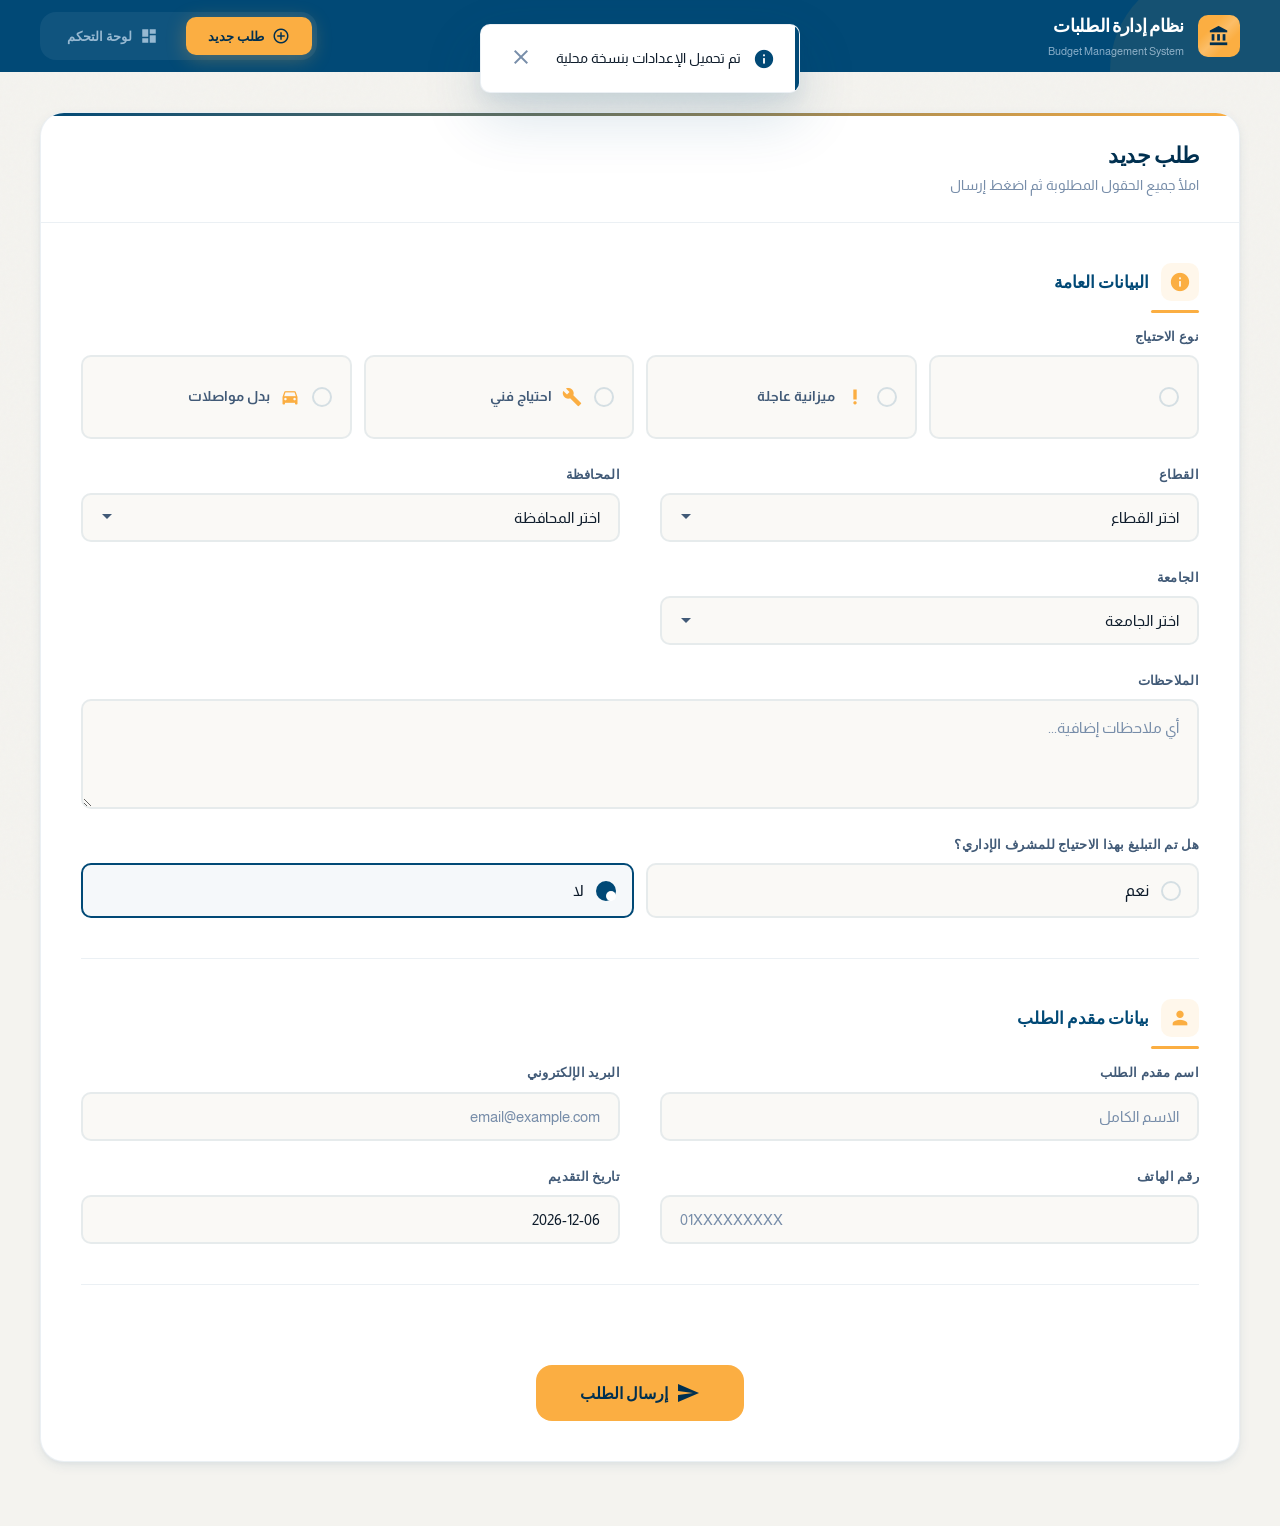
==== index.html @ 0ce7df2a "remove: notified coordinator question from monthly budget form" ====
<!DOCTYPE html>
<html dir="rtl" lang="ar">
<head>
  <meta charset="UTF-8">
  <meta name="viewport" content="width=device-width, initial-scale=1.0">
  <base target="_top">
  <link rel="preconnect" href="https://fonts.googleapis.com">
  <link rel="preconnect" href="https://fonts.gstatic.com" crossorigin>
  <link href="https://fonts.googleapis.com/css2?family=Outfit:wght@300;400;500;600;700;800;900&family=Almarai:wght@300;400;700;800&display=swap" rel="stylesheet">
  <link href="https://fonts.googleapis.com/icon?family=Material+Icons" rel="stylesheet">

<style>
:root {
  --navy:#014976;--navy-deep:#003050;--navy-light:#016199;
  --amber:#FBAE42;--amber-light:#FFD076;--amber-dark:#E09830;
  --offwhite:#F4F3EF;--cream:#FAF9F6;--white:#FFFFFF;
  --success:#2ECC71;--success-bg:#E8FAF0;--warning:#F39C12;--warning-bg:#FEF5E7;
  --danger:#E74C3C;--danger-bg:#FDECEB;--info:#3498DB;--info-bg:#EBF5FB;
  --text-primary:#0D1B2A;--text-secondary:#415A77;--text-muted:#778DA9;
  --text-on-navy:#E0EFFF;--text-on-amber:#1B1105;
  --border-light:rgba(1,73,118,0.08);--border-medium:rgba(1,73,118,0.15);
  --shadow-sm:0 1px 3px rgba(1,73,118,0.06),0 1px 2px rgba(1,73,118,0.04);
  --shadow-md:0 4px 12px rgba(1,73,118,0.08),0 2px 4px rgba(1,73,118,0.04);
  --shadow-lg:0 12px 40px rgba(1,73,118,0.12),0 4px 12px rgba(1,73,118,0.06);
  --shadow-xl:0 24px 60px rgba(1,73,118,0.16),0 8px 20px rgba(1,73,118,0.08);
  --shadow-amber:0 4px 20px rgba(251,174,66,0.3);--shadow-navy:0 8px 30px rgba(1,73,118,0.2);
  --font-display:'Outfit',sans-serif;--font-body:'Almarai',sans-serif;
  --radius-sm:6px;--radius-md:10px;--radius-lg:16px;--radius-xl:24px;--radius-pill:100px;
  --space-xs:4px;--space-sm:8px;--space-md:16px;--space-lg:24px;--space-xl:40px;--space-2xl:64px;
  --ease-out:cubic-bezier(0.16,1,0.3,1);--ease-bounce:cubic-bezier(0.34,1.56,0.64,1);
  --ease-smooth:cubic-bezier(0.4,0,0.2,1);--duration-fast:150ms;--duration-base:300ms;
}
*,*::before,*::after{margin:0;padding:0;box-sizing:border-box}
html{scroll-behavior:smooth}
body{font-family:var(--font-body);background:var(--offwhite);color:var(--text-primary);line-height:1.7;min-height:100vh;overflow-x:hidden;-webkit-font-smoothing:antialiased}
body::before{content:'';position:fixed;top:0;left:0;width:100%;height:100%;background-image:url("data:image/svg+xml,%3Csvg viewBox='0 0 256 256' xmlns='http://www.w3.org/2000/svg'%3E%3Cfilter id='noise'%3E%3CfeTurbulence type='fractalNoise' baseFrequency='0.9' numOctaves='4' stitchTiles='stitch'/%3E%3C/filter%3E%3Crect width='100%25' height='100%25' filter='url(%23noise)' opacity='0.025'/%3E%3C/svg%3E");pointer-events:none;z-index:0}

.loading-overlay{position:fixed;top:0;left:0;width:100%;height:100%;background:var(--navy);display:flex;justify-content:center;align-items:center;z-index:9999}
.loader{text-align:center}
.spinner{width:48px;height:48px;border:3px solid rgba(255,255,255,0.15);border-top-color:var(--amber);border-radius:50%;animation:spin 0.8s linear infinite;margin:0 auto 20px}
@keyframes spin{to{transform:rotate(360deg)}}
.loader p{color:var(--text-on-navy);font-family:var(--font-display);font-weight:500;font-size:14px;letter-spacing:0.5px;opacity:0.7}

.toast-container{position:fixed;top:24px;left:50%;transform:translateX(-50%);z-index:10000;display:flex;flex-direction:column;gap:10px}
.toast{background:var(--white);padding:16px 24px;border-radius:var(--radius-md);box-shadow:var(--shadow-xl);display:flex;align-items:center;gap:12px;min-width:320px;max-width:500px;animation:toastSlideIn 0.4s var(--ease-out);border:1px solid var(--border-light);position:relative;overflow:hidden}
.toast::before{content:'';position:absolute;top:0;right:0;width:4px;height:100%}
.toast.success::before{background:var(--success)}.toast.error::before{background:var(--danger)}.toast.warning::before{background:var(--warning)}.toast.info::before{background:var(--navy)}
.toast-icon{font-size:22px}.toast.success .toast-icon{color:var(--success)}.toast.error .toast-icon{color:var(--danger)}.toast.warning .toast-icon{color:var(--warning)}.toast.info .toast-icon{color:var(--navy)}
.toast-message{flex:1;font-size:14px;font-weight:500;color:var(--text-primary)}
.toast-close{background:none;border:none;cursor:pointer;color:var(--text-muted);padding:4px;border-radius:var(--radius-sm);transition:all var(--duration-fast) var(--ease-smooth)}
.toast-close:hover{background:rgba(1,73,118,0.04);color:var(--text-primary)}
@keyframes toastSlideIn{from{transform:translateY(-30px);opacity:0}to{transform:translateY(0);opacity:1}}

.header{background:var(--navy);position:sticky;top:0;z-index:100;overflow:hidden}
.header::before{content:'';position:absolute;top:-30px;right:-30px;width:200px;height:200px;background:var(--amber);opacity:0.08;border-radius:50%;pointer-events:none}
.header-content{max-width:1400px;margin:0 auto;padding:0 var(--space-xl);display:flex;justify-content:space-between;align-items:center;height:72px;position:relative;z-index:1}
.logo{display:flex;align-items:center;gap:14px}
.logo-icon{width:42px;height:42px;background:var(--amber);border-radius:var(--radius-md);display:flex;align-items:center;justify-content:center;position:relative;overflow:hidden}
.logo-icon::after{content:'';position:absolute;top:-50%;left:-50%;width:200%;height:200%;background:linear-gradient(135deg,transparent 40%,rgba(255,255,255,0.2) 50%,transparent 60%);animation:shimmer 3s ease-in-out infinite}
@keyframes shimmer{0%{transform:translateX(-100%) translateY(-100%)}100%{transform:translateX(100%) translateY(100%)}}
.logo-icon .material-icons{font-size:22px;color:var(--navy-deep);position:relative;z-index:1}
.logo h1{font-family:var(--font-display);font-size:18px;font-weight:700;color:var(--white);letter-spacing:-0.3px}
.logo .subtitle{font-size:11px;color:var(--text-on-navy);opacity:0.6;font-weight:400;margin-top:1px}

.nav{display:flex;gap:6px;background:rgba(255,255,255,0.06);padding:5px;border-radius:var(--radius-lg)}
.nav-btn{display:flex;align-items:center;gap:8px;padding:10px 22px;border:none;background:transparent;border-radius:var(--radius-md);cursor:pointer;font-family:var(--font-display);font-size:13px;font-weight:600;color:var(--text-on-navy);opacity:0.65;transition:all var(--duration-base) var(--ease-out)}
.nav-btn:hover{opacity:0.9;background:rgba(255,255,255,0.08)}
.nav-btn.active{background:var(--amber);color:var(--navy-deep);opacity:1;box-shadow:var(--shadow-amber)}
.nav-btn .material-icons{font-size:18px}

.progress-bar{height:3px;background:var(--border-light);position:fixed;top:72px;left:0;right:0;z-index:99;overflow:hidden}
.progress-fill{height:100%;background:linear-gradient(90deg,var(--amber),var(--amber-light),var(--amber));width:0%;transition:width 0.4s var(--ease-out);position:relative}
.progress-fill::after{content:'';position:absolute;top:0;right:0;width:60px;height:100%;background:linear-gradient(90deg,transparent,rgba(255,255,255,0.6),transparent);animation:progressShine 1.2s ease-in-out infinite}
@keyframes progressShine{0%{transform:translateX(-100%)}100%{transform:translateX(200%)}}

.app{min-height:100vh;position:relative;z-index:1}
.page{display:none;padding:var(--space-xl) var(--space-xl) var(--space-2xl);max-width:1400px;margin:0 auto;animation:pageReveal 0.6s var(--ease-out)}
.page.active{display:block}
@keyframes pageReveal{from{opacity:0;transform:translateY(16px)}to{opacity:1;transform:translateY(0)}}
.container{width:100%}

.card{background:var(--white);border-radius:var(--radius-xl);box-shadow:var(--shadow-md);overflow:hidden;border:1px solid var(--border-light);position:relative}
.card::before{content:'';position:absolute;top:0;right:0;left:0;height:3px;background:linear-gradient(90deg,var(--navy),var(--amber));border-radius:var(--radius-xl) var(--radius-xl) 0 0}
.card-header{padding:var(--space-lg) var(--space-xl);border-bottom:1px solid var(--border-light);display:flex;justify-content:space-between;align-items:center;flex-wrap:wrap;gap:var(--space-md)}
.card-header h2{font-family:var(--font-display);font-size:22px;font-weight:800;color:var(--navy-deep);letter-spacing:-0.5px}
.card-header p{color:var(--text-muted);font-size:14px}

.stats-grid{display:grid;grid-template-columns:repeat(auto-fit,minmax(200px,1fr));gap:var(--space-lg);margin-bottom:var(--space-xl)}
.stat-card{background:var(--white);border-radius:var(--radius-xl);padding:var(--space-lg);box-shadow:var(--shadow-sm);border:1px solid var(--border-light);display:flex;align-items:center;gap:var(--space-lg);transition:all var(--duration-base) var(--ease-out);position:relative;overflow:hidden}
.stat-card:hover{transform:translateY(-4px);box-shadow:var(--shadow-lg);border-color:var(--border-medium)}
.stat-icon{width:56px;height:56px;border-radius:var(--radius-lg);display:flex;align-items:center;justify-content:center;flex-shrink:0}
.stat-icon .material-icons{font-size:26px;color:white}
.stat-icon.navy{background:linear-gradient(135deg,var(--navy),var(--navy-light))}
.stat-icon.amber{background:linear-gradient(135deg,var(--amber-dark),var(--amber))}
.stat-icon.green{background:linear-gradient(135deg,#27AE60,#2ECC71)}
.stat-icon.red{background:linear-gradient(135deg,#C0392B,#E74C3C)}
.stat-icon.purple{background:linear-gradient(135deg,#6C3483,#8E44AD)}
.stat-icon.teal{background:linear-gradient(135deg,#00897B,#26A69A)}
.stat-info h3{font-family:var(--font-display);font-size:30px;font-weight:800;color:var(--navy-deep);line-height:1.1;letter-spacing:-1px}
.stat-info p{color:var(--text-muted);font-size:13px;font-weight:600;margin-top:4px}
.stat-sub{font-family:var(--font-display);font-size:13px;font-weight:700;color:var(--amber-dark);margin-top:4px;display:flex;align-items:center;gap:4px}
.stat-sub::before{content:'';width:4px;height:4px;background:var(--amber);border-radius:50%}
.stat-total-card{grid-column:1/-1;background:linear-gradient(135deg,var(--navy),var(--navy-light));color:white;display:flex;align-items:center;gap:var(--space-xl);padding:var(--space-xl) var(--space-xl);border:none}
.stat-total-card::before{display:none}
.stat-total-card .stat-icon{background:var(--amber);width:64px;height:64px;border-radius:var(--radius-lg)}
.stat-total-card .stat-icon .material-icons{font-size:30px;color:var(--navy-deep)}
.stat-total-card .stat-info h3{font-size:42px;color:white;letter-spacing:-2px}
.stat-total-card .stat-info p{color:rgba(255,255,255,0.7);font-size:14px}

.form{padding:var(--space-xl)}
.form-section{margin-bottom:var(--space-xl);padding-bottom:var(--space-xl);border-bottom:1px solid var(--border-light);position:relative}
.form-section:last-of-type{border-bottom:none;margin-bottom:0}
.section-title{display:flex;align-items:center;gap:12px;font-family:var(--font-display);font-size:17px;font-weight:700;color:var(--navy);margin-bottom:var(--space-lg);position:relative}
.section-title::after{content:'';position:absolute;bottom:-12px;right:0;width:48px;height:3px;background:var(--amber);border-radius:2px}
.section-title .material-icons{font-size:22px;color:var(--amber);background:rgba(251,174,66,0.1);width:38px;height:38px;display:flex;align-items:center;justify-content:center;border-radius:var(--radius-md)}
.form-grid{display:grid;grid-template-columns:repeat(2,1fr);gap:var(--space-lg) var(--space-xl)}
.form-group{display:flex;flex-direction:column;gap:8px}
.form-group.full-width{grid-column:span 2}
.form-label{font-family:var(--font-display);font-size:13px;font-weight:600;color:var(--text-secondary);text-transform:uppercase;letter-spacing:0.3px}
.form-input,.form-select,.form-textarea{padding:14px 18px;border:2px solid var(--border-light);border-radius:var(--radius-md);font-family:var(--font-body);font-size:15px;color:var(--text-primary);background:var(--cream);transition:all var(--duration-base) var(--ease-out);width:100%}
.form-input:focus,.form-select:focus,.form-textarea:focus{outline:none;border-color:var(--navy);background:var(--white);box-shadow:0 0 0 4px rgba(1,73,118,0.08)}
.form-input::placeholder,.form-textarea::placeholder{color:var(--text-muted)}
.form-textarea{resize:vertical;min-height:110px;line-height:1.7}
.item-textarea{min-height:72px;max-height:200px;overflow-y:hidden;resize:none;line-height:1.6;padding:12px 14px;font-family:var(--font-body);font-size:14px}
.form-select{cursor:pointer;appearance:none;background-image:url("data:image/svg+xml,%3Csvg xmlns='http://www.w3.org/2000/svg' width='12' height='12' viewBox='0 0 12 12'%3E%3Cpath fill='%23415A77' d='M6 8L1 3h10z'/%3E%3C/svg%3E");background-repeat:no-repeat;background-position:left 18px center;padding-left:42px}

.radio-group{display:grid;grid-template-columns:repeat(auto-fit,minmax(170px,1fr));gap:12px}
.radio-group.horizontal{grid-template-columns:repeat(auto-fit,minmax(110px,1fr))}
.radio-card{display:flex;align-items:center;gap:12px;padding:16px 18px;border:2px solid var(--border-light);border-radius:var(--radius-md);cursor:pointer;transition:all var(--duration-base) var(--ease-out);background:var(--cream);position:relative}
.radio-card:hover{border-color:var(--navy);background:var(--white)}
.radio-card input{display:none}
.radio-card input:checked~.radio-custom{background:var(--navy);border-color:var(--navy)}
.radio-card input:checked~.radio-custom::after{transform:scale(1)}
.radio-card input:checked~.radio-content{color:var(--navy);font-weight:700}
.radio-card:has(input:checked){border-color:var(--navy);background:rgba(1,73,118,0.04)}
.radio-card.small{padding:12px 16px}
.radio-custom{width:20px;height:20px;border:2px solid var(--border-medium);border-radius:50%;position:relative;flex-shrink:0;transition:all var(--duration-fast) var(--ease-out)}
.radio-custom::after{content:'';position:absolute;top:50%;left:50%;transform:translate(-50%,-50%) scale(0);width:10px;height:10px;background:white;border-radius:50%;transition:transform var(--duration-fast) var(--ease-bounce)}
.radio-content{display:flex;align-items:center;gap:10px;font-size:14px;font-weight:600;color:var(--text-secondary);transition:color var(--duration-fast)}
.radio-content .material-icons{font-size:20px;color:var(--amber)}

.input-with-icon{position:relative}
.input-with-icon .form-input{padding-left:56px}
.input-icon{position:absolute;left:18px;top:50%;transform:translateY(-50%);color:var(--text-muted);font-family:var(--font-display);font-size:13px;font-weight:700;background:rgba(1,73,118,0.06);padding:4px 10px;border-radius:var(--radius-sm)}

.table-container{overflow-x:auto}
.table-header{display:flex;justify-content:space-between;align-items:center;padding:var(--space-md) var(--space-xl);border-bottom:1px solid var(--border-light)}
.table-header h4{font-family:var(--font-display);font-size:15px;font-weight:700;color:var(--navy)}
.data-table{width:100%;border-collapse:collapse}
.data-table th{background:rgba(1,73,118,0.04);padding:14px 18px;text-align:right;font-family:var(--font-display);font-size:12px;font-weight:700;color:var(--text-muted);text-transform:uppercase;letter-spacing:0.5px;border-bottom:2px solid var(--border-light)}
.data-table td{padding:14px 18px;border-bottom:1px solid var(--border-light);font-size:14px}
.data-table tbody tr{transition:background var(--duration-fast)}
.data-table tbody tr:hover{background:rgba(1,73,118,0.02)}
.data-table tfoot td{background:var(--navy);color:var(--white);font-weight:700;font-family:var(--font-display)}
.text-left{text-align:left !important}

.btn{display:inline-flex;align-items:center;justify-content:center;gap:8px;padding:12px 24px;border:none;border-radius:var(--radius-md);font-family:var(--font-display);font-size:14px;font-weight:700;cursor:pointer;transition:all var(--duration-base) var(--ease-out);position:relative;overflow:hidden}
.btn::after{content:'';position:absolute;top:50%;left:50%;width:0;height:0;background:rgba(255,255,255,0.2);border-radius:50%;transition:width 0.4s,height 0.4s,top 0.4s,left 0.4s}
.btn:active::after{width:200px;height:200px;top:calc(50% - 100px);left:calc(50% - 100px)}
.btn-primary{background:var(--navy);color:var(--white)}
.btn-primary:hover{background:var(--navy-light);box-shadow:var(--shadow-navy);transform:translateY(-1px)}
.btn-secondary{background:var(--cream);color:var(--text-primary);border:1px solid var(--border-medium)}
.btn-secondary:hover{background:var(--white);border-color:var(--navy)}
.btn-amber{background:var(--amber);color:var(--navy-deep)}
.btn-amber:hover{background:var(--amber-dark);box-shadow:var(--shadow-amber);transform:translateY(-1px)}
.btn-danger{background:var(--danger);color:var(--white)}
.btn-danger:hover{background:#C0392B;transform:translateY(-1px)}
.btn-sm{padding:8px 16px;font-size:12px;border-radius:var(--radius-sm)}
.btn-lg{padding:16px 44px;font-size:16px;border-radius:var(--radius-lg)}
.btn:disabled{opacity:0.5;cursor:not-allowed;transform:none !important}
.form-actions{display:flex;justify-content:center;padding-top:var(--space-xl)}

.status-badge{display:inline-flex;align-items:center;gap:6px;padding:5px 14px;border-radius:var(--radius-pill);font-family:var(--font-display);font-size:12px;font-weight:700;letter-spacing:0.2px}
.status-badge.new{background:var(--info-bg);color:var(--info)}.status-badge.under-review{background:var(--warning-bg);color:var(--warning)}.status-badge.approved{background:var(--success-bg);color:var(--success)}.status-badge.rejected{background:var(--danger-bg);color:var(--danger)}.status-badge.completed{background:var(--success-bg);color:var(--success)}
.status-badge::before{content:'';width:6px;height:6px;border-radius:50%;background:currentColor}

.filters{display:flex;gap:12px;flex-wrap:wrap}
.search-box{display:flex;align-items:center;gap:10px;background:var(--cream);padding:10px 18px;border-radius:var(--radius-md);border:2px solid var(--border-light);transition:all var(--duration-base) var(--ease-out)}
.search-box:focus-within{border-color:var(--navy);background:var(--white)}
.search-box input{border:none;background:transparent;outline:none;font-family:var(--font-body);font-size:14px;width:200px;color:var(--text-primary)}
.search-box .material-icons{color:var(--text-muted);font-size:20px}

.pagination{display:flex;justify-content:center;align-items:center;gap:6px;padding:var(--space-lg)}
.pagination-btn{padding:8px 14px;border:1px solid var(--border-light);background:var(--white);border-radius:var(--radius-sm);cursor:pointer;font-family:var(--font-display);font-size:13px;font-weight:600;color:var(--text-secondary);transition:all var(--duration-fast) var(--ease-out)}
.pagination-btn:hover:not(:disabled){background:var(--navy);color:var(--white);border-color:var(--navy)}
.pagination-btn.active{background:var(--amber);color:var(--navy-deep);border-color:var(--amber)}
.pagination-btn:disabled{opacity:0.4;cursor:not-allowed}

.modal{display:none;position:fixed;top:0;left:0;width:100%;height:100%;z-index:1000}
.modal.active{display:flex;justify-content:center;align-items:center;animation:modalFadeIn 0.3s var(--ease-out)}
@keyframes modalFadeIn{from{opacity:0}to{opacity:1}}
.modal-overlay{position:absolute;top:0;left:0;width:100%;height:100%;background:rgba(0,48,80,0.6);backdrop-filter:blur(6px)}
.modal-content{position:relative;background:var(--white);border-radius:var(--radius-xl);width:92%;max-width:840px;max-height:90vh;overflow:hidden;box-shadow:var(--shadow-xl);animation:modalSlideUp 0.4s var(--ease-out)}
@keyframes modalSlideUp{from{transform:translateY(30px);opacity:0}to{transform:translateY(0);opacity:1}}
.modal-header{display:flex;justify-content:space-between;align-items:center;padding:var(--space-lg) var(--space-xl);border-bottom:1px solid var(--border-light);background:var(--navy)}
.modal-header h2{font-family:var(--font-display);font-size:18px;font-weight:700;color:var(--white)}
.modal-close{background:rgba(255,255,255,0.15);border:none;cursor:pointer;color:var(--white);padding:8px;border-radius:var(--radius-sm);transition:all var(--duration-fast)}
.modal-close:hover{background:rgba(255,255,255,0.25)}
.modal-body{padding:var(--space-xl);overflow-y:auto;max-height:calc(90vh - 80px)}

.detail-section{margin-bottom:var(--space-xl)}
.detail-title{font-family:var(--font-display);font-size:15px;font-weight:700;color:var(--navy);margin-bottom:var(--space-md);padding-bottom:var(--space-sm);border-bottom:2px solid var(--amber);display:inline-block}
.detail-content{display:flex;flex-direction:column;gap:var(--space-md)}
.detail-item{display:flex;flex-direction:column;gap:4px}
.detail-label{font-family:var(--font-display);font-size:11px;font-weight:700;color:var(--text-muted);text-transform:uppercase;letter-spacing:0.5px}
.detail-value{font-size:14px;color:var(--text-primary);font-weight:500}

.status-update-form{display:flex;gap:12px;align-items:center;flex-wrap:wrap}
.status-update-form .form-select{flex:1;min-width:200px}

.workflow-timeline{position:relative;padding-right:28px}
.workflow-timeline::before{content:'';position:absolute;top:0;right:10px;width:2px;height:100%;background:var(--border-light)}
.timeline-item{position:relative;padding-bottom:var(--space-lg);padding-right:var(--space-xl)}
.timeline-icon{position:absolute;right:-22px;top:0;width:24px;height:24px;border-radius:50%;display:flex;align-items:center;justify-content:center;border:3px solid var(--white);box-shadow:var(--shadow-sm)}
.timeline-icon .material-icons{font-size:12px;color:white}
.timeline-icon.blue{background:var(--navy)}.timeline-icon.green{background:var(--success)}.timeline-icon.yellow{background:var(--amber)}.timeline-icon.red{background:var(--danger)}.timeline-icon.purple{background:#8E44AD}
.timeline-header{display:flex;justify-content:space-between;align-items:center;margin-bottom:4px}
.timeline-header strong{font-family:var(--font-display);font-size:13px;color:var(--text-primary)}
.timeline-date{font-size:11px;color:var(--text-muted)}
.timeline-details{font-size:13px;color:var(--text-secondary);line-height:1.5}

.hidden{display:none !important}
.field-error .form-input,.field-error .form-select,.field-error .form-textarea,.field-error .radio-group{border-color:var(--danger) !important;box-shadow:0 0 0 3px rgba(231,76,60,0.1) !important}
.field-error-msg{color:var(--danger);font-size:12px;font-weight:600;margin-top:4px;display:none;align-items:center;gap:4px}
.field-error .field-error-msg{display:flex}
.form-group .form-input:focus,.form-group .form-select:focus,.form-group .form-textarea:focus{border-color:var(--navy);box-shadow:0 0 0 4px rgba(1,73,118,0.08)}

.btn-loading .btn-text{opacity:0}.btn-loading .btn-spinner{display:block}
.btn-spinner{display:none;width:20px;height:20px;border:2.5px solid rgba(255,255,255,0.3);border-top-color:currentColor;border-radius:50%;animation:spin 0.6s linear infinite;position:absolute}

.skeleton{background:linear-gradient(90deg,var(--border-light) 25%,rgba(1,73,118,0.06) 50%,var(--border-light) 75%);background-size:200% 100%;animation:skeletonPulse 1.5s ease-in-out infinite;border-radius:var(--radius-md)}
@keyframes skeletonPulse{0%{background-position:200% 0}100%{background-position:-200% 0}}

.stagger>*{opacity:0;transform:translateY(20px);animation:staggerIn 0.5s var(--ease-out) forwards}
.stagger>*:nth-child(1){animation-delay:0.05s}.stagger>*:nth-child(2){animation-delay:0.1s}.stagger>*:nth-child(3){animation-delay:0.15s}.stagger>*:nth-child(4){animation-delay:0.2s}.stagger>*:nth-child(5){animation-delay:0.25s}.stagger>*:nth-child(6){animation-delay:0.3s}
@keyframes staggerIn{to{opacity:1;transform:translateY(0)}}

.password-overlay{position:fixed;top:0;left:0;width:100%;height:100%;z-index:5000;display:flex;justify-content:center;align-items:center}
.password-card{background:var(--white);border-radius:var(--radius-xl);padding:var(--space-2xl);width:420px;max-width:90vw;text-align:center;box-shadow:var(--shadow-xl);border:1px solid var(--border-light)}
.password-card .lock-icon{width:80px;height:80px;background:linear-gradient(135deg,var(--navy),var(--navy-light));border-radius:50%;display:flex;align-items:center;justify-content:center;margin:0 auto 24px;box-shadow:var(--shadow-navy)}
.password-card .lock-icon .material-icons{font-size:36px;color:var(--amber)}
.password-card h2{font-family:var(--font-display);font-size:22px;font-weight:800;color:var(--navy-deep);margin-bottom:8px}
.password-card p{color:var(--text-muted);font-size:14px;margin-bottom:24px}
.password-card .error-msg{color:var(--danger);font-size:13px;margin-top:8px;min-height:20px}

.table-skeleton td{padding:16px 18px}
.table-skeleton .sk-line{height:16px;border-radius:4px}
.table-skeleton .sk-badge{height:26px;border-radius:100px;width:80px}
.table-skeleton .sk-btn{height:32px;border-radius:var(--radius-sm);width:70px}

@keyframes modalFadeIn{from{opacity:0}to{opacity:1}}
@keyframes modalSlideUp{from{transform:translateY(30px) scale(0.97);opacity:0}to{transform:translateY(0) scale(1);opacity:1}}
@keyframes toastSlideIn{from{transform:translateY(-30px) scale(0.95);opacity:0}to{transform:translateY(0) scale(1);opacity:1}}
@keyframes toastSlideOut{from{opacity:1;transform:translateY(0)}to{opacity:0;transform:translateY(-20px)}}

.toast{animation:toastSlideIn 0.4s var(--ease-out)}
.toast.removing{animation:toastSlideOut 0.3s var(--ease-out) forwards}

@keyframes ripple{to{transform:scale(4);opacity:0}}
.btn::before{content:'';position:absolute;top:50%;left:50%;width:0;height:0;background:rgba(255,255,255,0.25);border-radius:50%;transform:translate(-50%,-50%);opacity:0;transition:none}
.btn:active::before{width:200px;height:200px;opacity:0;transition:width 0.5s,height 0.5s,opacity 0.5s}

.stat-card{animation:cardFloat 0.5s var(--ease-out) backwards}
.stat-card:nth-child(1){animation-delay:0s}.stat-card:nth-child(2){animation-delay:0.08s}.stat-card:nth-child(3){animation-delay:0.16s}.stat-card:nth-child(4){animation-delay:0.24s}.stat-card:nth-child(5){animation-delay:0.32s}.stat-card:nth-child(6){animation-delay:0.4s}
@keyframes cardFloat{from{opacity:0;transform:translateY(24px) scale(0.96)}to{opacity:1;transform:translateY(0) scale(1)}}

.data-table tbody tr{animation:rowSlide 0.3s var(--ease-out) backwards}
.data-table tbody tr:nth-child(1){animation-delay:0.02s}.data-table tbody tr:nth-child(2){animation-delay:0.04s}.data-table tbody tr:nth-child(3){animation-delay:0.06s}.data-table tbody tr:nth-child(4){animation-delay:0.08s}.data-table tbody tr:nth-child(5){animation-delay:0.1s}
@keyframes rowSlide{from{opacity:0;transform:translateX(12px)}to{opacity:1;transform:translateX(0)}}

@media(max-width:1024px){.header-content{padding:0 var(--space-lg)}.page{padding:var(--space-lg)}.form-grid{grid-template-columns:1fr}.form-group.full-width{grid-column:span 1}}
@media(max-width:768px){.header-content{flex-direction:column;gap:12px;height:auto;padding:var(--space-md) var(--space-lg)}.nav{width:100%;justify-content:center}.stats-grid{grid-template-columns:1fr 1fr}.card-header{flex-direction:column;align-items:flex-start}.filters{width:100%}.search-box{width:100%}.search-box input{width:100%}.detail-content{grid-template-columns:1fr}.modal-content{width:96%}#monthlyItemsTable thead,#urgentItemsTable thead{display:none}#monthlyItemsTable tbody tr,#urgentItemsTable tbody tr{display:grid;grid-template-columns:1fr;gap:10px;padding:16px;border:1px solid var(--border-light);border-radius:var(--radius-md);margin-bottom:12px;background:var(--cream)}#monthlyItemsTable tbody td,#urgentItemsTable tbody td{display:flex;flex-direction:column;gap:4px}#monthlyItemsTable tbody td[data-label="البند"]{grid-column:1/-1}#monthlyItemsTable tbody td[data-label]::before,#urgentItemsTable tbody td[data-label]::before{content:attr(data-label);font-family:var(--font-display);font-size:11px;font-weight:700;color:var(--text-muted);text-transform:uppercase;letter-spacing:0.3px;margin-bottom:2px}#monthlyItemsTable tbody td.item-actions,#urgentItemsTable tbody td.item-actions{align-self:end;flex-direction:row}#monthlyItemsTable tfoot tr,#urgentItemsTable tfoot tr{flex-direction:row;justify-content:space-between;align-items:center;padding:12px 16px}}
@media(max-width:480px){.logo h1{font-size:15px}.logo .subtitle{display:none}.nav-btn span:not(.material-icons){display:none}.nav-btn{padding:10px 14px}.radio-group{grid-template-columns:1fr}.stats-grid{grid-template-columns:1fr}.stat-card{padding:var(--space-md)}.stat-info h3{font-size:24px}.form{padding:var(--space-md)}}
@media print{.header,.nav,.form-actions,.pagination,.loading-overlay{display:none !important}.card{box-shadow:none;border:1px solid #ddd}.page{padding:0}}
::-webkit-scrollbar{width:8px}::-webkit-scrollbar-track{background:var(--offwhite)}::-webkit-scrollbar-thumb{background:var(--border-medium);border-radius:4px}::-webkit-scrollbar-thumb:hover{background:var(--navy)}
</style>
</head>
<body>

<div id="loadingOverlay" class="loading-overlay">
  <div class="loader"><div class="spinner"></div><p>جاري التحميل...</p></div>
</div>
<div id="toastContainer" class="toast-container"></div>

<div id="app" class="app">
  <header class="header">
    <div class="header-content">
      <div class="logo">
        <div class="logo-icon"><span class="material-icons">account_balance</span></div>
        <div><h1>نظام إدارة الطلبات</h1><div class="subtitle">Budget Management System</div></div>
      </div>
      <nav class="nav">
        <button class="nav-btn active" data-page="form" onclick="showPage('form')"><span class="material-icons">add_circle_outline</span><span>طلب جديد</span></button>
        <button class="nav-btn" data-page="dashboard" onclick="showPage('dashboard')"><span class="material-icons">dashboard</span><span>لوحة التحكم</span></button>
      </nav>
    </div>
  </header>

  <div id="progressBar" class="progress-bar" style="display:none;"><div class="progress-fill"></div></div>

  <main id="formPage" class="page active">
    <div class="container"><div class="card">
      <div class="card-header"><div><h2>طلب جديد</h2><p>املأ جميع الحقول المطلوبة ثم اضغط إرسال</p></div></div>
      <form id="requestForm" class="form">
        <input type="hidden" id="csrfToken" name="csrfToken">

        <div class="form-section">
          <h3 class="section-title"><span class="material-icons">info</span> البيانات العامة</h3>
          <div class="form-grid">
            <div class="form-group full-width">
              <label class="form-label">نوع الاحتياج</label>
              <div class="radio-group">
                <label class="radio-card"><input type="radio" name="requestType" value="ميزانية شهرية" onchange="handleRequestTypeChange(this)"><span class="radio-custom"></span><span class="radio-content"><span class="material-icons">calendar_month</span><span>ميزانية شهرية</span></span></label>
                <label class="radio-card"><input type="radio" name="requestType" value="ميزانية عاجلة" onchange="handleRequestTypeChange(this)"><span class="radio-custom"></span><span class="radio-content"><span class="material-icons">priority_high</span><span>ميزانية عاجلة</span></span></label>
                <label class="radio-card"><input type="radio" name="requestType" value="احتياج فني" onchange="handleRequestTypeChange(this)"><span class="radio-custom"></span><span class="radio-content"><span class="material-icons">build</span><span>احتياج فني</span></span></label>
                <label class="radio-card"><input type="radio" name="requestType" value="بدل مواصلات" onchange="handleRequestTypeChange(this)"><span class="radio-custom"></span><span class="radio-content"><span class="material-icons">directions_car</span><span>بدل مواصلات</span></span></label>
              </div>
            </div>
            <div class="form-group"><label class="form-label" for="sector">القطاع</label><select id="sector" name="sector" class="form-select"><option value="">اختر القطاع</option></select></div>
            <div class="form-group"><label class="form-label" for="governorate">المحافظة</label><select id="governorate" name="governorate" class="form-select"><option value="">اختر المحافظة</option></select></div>
            <div class="form-group"><label class="form-label" for="university">الجامعة</label><select id="university" name="university" class="form-select"><option value="">اختر الجامعة</option></select></div>
            <div class="form-group full-width"><label class="form-label" for="notes">الملاحظات</label><textarea id="notes" name="notes" class="form-textarea" rows="3" placeholder="أي ملاحظات إضافية..."></textarea></div>
            <div class="form-group full-width">
              <label class="form-label">هل تم التبليغ بهذا الاحتياج للمشرف الإداري؟</label>
              <div class="radio-group horizontal">
                <label class="radio-card small"><input type="radio" name="notifiedAdmin" value="true"><span class="radio-custom"></span><span>نعم</span></label>
                <label class="radio-card small"><input type="radio" name="notifiedAdmin" value="false" checked><span class="radio-custom"></span><span>لا</span></label>
              </div>
            </div>
          </div>
        </div>

        <div id="monthlyBudgetSection" class="form-section hidden">
          <h3 class="section-title"><span class="material-icons">account_balance_wallet</span> بيانات الميزانية الشهرية</h3>
          <div class="form-grid">
            <div class="form-group"><label class="form-label" for="budgetMonth">طلب ميزانية شهر</label><input type="month" id="budgetMonth" name="budgetMonth" class="form-input"></div>
            <div class="form-group"><label class="form-label" for="monthlyAmount">المبلغ المطلوب</label><div class="input-with-icon"><input type="number" id="monthlyAmount" name="amount" class="form-input" min="0" step="0.01" placeholder="0.00"><span class="input-icon">ج.م</span></div></div>
            <div class="form-group"><label class="form-label" for="deadline">Deadline تسليم الميزانية</label><input type="date" id="deadline" name="deadline" class="form-input"></div>
            <div class="form-group"><label class="form-label" for="transferNumber">رقم التحويل</label><input type="text" id="transferNumber" name="transferNumber" class="form-input" placeholder="إنستا باي / محفظة"></div>
          </div>
          <div class="table-container">
            <div class="table-header"><h4>بنود الصرف</h4><button type="button" class="btn btn-secondary btn-sm" onclick="addItemRow()"><span class="material-icons">add</span> إضافة بند</button></div>
            <table id="monthlyItemsTable" class="data-table"><thead><tr><th>البند</th><th>الوصف</th><th>التكلفة</th><th>الإجراءات</th></tr></thead><tbody id="monthlyItemsBody"></tbody><tfoot><tr><td colspan="2" class="text-left"><strong>الإجمالي</strong></td><td id="monthlyTotal">0.00 ج.م</td><td></td></tr></tfoot></table>
          </div>
        </div>

        <div id="urgentBudgetSection" class="form-section hidden">
          <h3 class="section-title"><span class="material-icons">warning</span> بيانات الميزانية العاجلة</h3>
          <div class="form-grid">
            <div class="form-group"><label class="form-label" for="urgentDate">تاريخ الطلب</label><input type="date" id="urgentDate" name="submissionDate" class="form-input"></div>
            <div class="form-group"><label class="form-label" for="activityName">الفاعلية أو النشاط</label><input type="text" id="activityName" name="activityName" class="form-input" placeholder="اسم النشاط"></div>
            <div class="form-group"><label class="form-label" for="urgentAmount">المبلغ المطلوب</label><div class="input-with-icon"><input type="number" id="urgentAmount" name="amount" class="form-input" min="0" step="0.01" placeholder="0.00"><span class="input-icon">ج.م</span></div></div>
            <div class="form-group"><label class="form-label" for="urgentTransfer">رقم التحويل</label><input type="text" id="urgentTransfer" name="transferNumber" class="form-input" placeholder="رقم التحويل"></div>
          </div>
          <div class="table-container">
            <div class="table-header"><h4>بنود الصرف</h4><button type="button" class="btn btn-secondary btn-sm" onclick="addItemRow('urgent')"><span class="material-icons">add</span> إضافة بند</button></div>
            <table id="urgentItemsTable" class="data-table"><thead><tr><th>الوصف</th><th>التكلفة</th><th>الإجراءات</th></tr></thead><tbody id="urgentItemsBody"></tbody><tfoot><tr><td class="text-left"><strong>الإجمالي</strong></td><td id="urgentTotal">0.00 ج.م</td><td></td></tr></tfoot></table>
          </div>
        </div>

        <div id="technicalNeedSection" class="form-section hidden">
          <h3 class="section-title"><span class="material-icons">engineering</span> بيانات الاحتياج الفني</h3>
          <div class="form-grid">
            <div class="form-group"><label class="form-label" for="committee">اختيار اللجنة</label><select id="committee" name="committee" class="form-select"><option value="">اختر اللجنة</option></select></div>
            <div class="form-group"><label class="form-label" for="technicalDate">تاريخ تقديم الطلب</label><input type="date" id="technicalDate" name="submissionDate" class="form-input"></div>
            <div class="form-group"><label class="form-label" for="executionDate">تاريخ التنفيذ</label><input type="date" id="executionDate" name="executionDate" class="form-input"></div>
            <div class="form-group"><label class="form-label" for="purpose">الغرض</label><input type="text" id="purpose" name="purpose" class="form-input" placeholder="الغرض من الطلب"></div>
            <div class="form-group"><label class="form-label" for="followUpEmail">إيميل المتابعة</label><input type="email" id="followUpEmail" name="followUpEmail" class="form-input" placeholder="email@example.com"></div>
            <div class="form-group full-width"><label class="form-label" for="technicalNeed">الاحتياج المطلوب</label><textarea id="technicalNeed" name="technicalNeed" class="form-textarea" rows="5" placeholder="اشرح الاحتياج الفني بالتفصيل..."></textarea></div>
          </div>
        </div>

        <div id="transportAllowanceSection" class="form-section hidden">
          <h3 class="section-title"><span class="material-icons">directions_bus</span> بيانات بدل المواصلات</h3>
          <div class="form-grid">
            <div class="form-group"><label class="form-label" for="transportActivity">اسم النشاط</label><input type="text" id="transportActivity" name="activityName" class="form-input" placeholder="اسم النشاط"></div>
            <div class="form-group"><label class="form-label" for="transportDate">التاريخ</label><input type="date" id="transportDate" name="submissionDate" class="form-input"></div>
            <div class="form-group"><label class="form-label" for="transportAmount">المبلغ</label><div class="input-with-icon"><input type="number" id="transportAmount" name="amount" class="form-input" min="0" step="0.01" placeholder="0.00"><span class="input-icon">ج.م</span></div></div>
            <div class="form-group"><label class="form-label" for="numberOfPeople">عدد الأفراد</label><input type="number" id="numberOfPeople" name="numberOfPeople" class="form-input" min="1" placeholder="1"></div>
            <div class="form-group full-width"><label class="form-label" for="reason">سبب الصرف</label><textarea id="reason" name="reason" class="form-textarea" rows="3" placeholder="اشرح سبب الصرف..."></textarea></div>
            <div class="form-group"><label class="form-label" for="transportTransfer">رقم التحويل</label><input type="text" id="transportTransfer" name="transferNumber" class="form-input" placeholder="رقم التحويل"></div>
          </div>
        </div>

        <div class="form-section">
          <h3 class="section-title"><span class="material-icons">person</span> بيانات مقدم الطلب</h3>
          <div class="form-grid">
            <div class="form-group"><label class="form-label" for="requesterName">اسم مقدم الطلب</label><input type="text" id="requesterName" name="requesterName" class="form-input" placeholder="الاسم الكامل"></div>
            <div class="form-group"><label class="form-label" for="requesterEmail">البريد الإلكتروني</label><input type="email" id="requesterEmail" name="requesterEmail" class="form-input" placeholder="email@example.com"></div>
            <div class="form-group"><label class="form-label" for="requesterPhone">رقم الهاتف</label><input type="tel" id="requesterPhone" name="requesterPhone" class="form-input" placeholder="01XXXXXXXXX"></div>
            <div class="form-group"><label class="form-label">تاريخ التقديم</label><input type="text" id="submissionDateDisplay" class="form-input" readonly></div>
          </div>
        </div>

        <div class="form-actions">
          <button type="button" class="btn btn-amber btn-lg" id="submitBtn" onclick="submitRequest()"><span class="material-icons">send</span> إرسال الطلب</button>
        </div>
      </form>
    </div></div>
  </main>

  <main id="dashboardPage" class="page">
    <div class="container">
      <div style="margin-bottom:var(--space-lg)"><button class="btn btn-secondary" onclick="showPage('form')"><span class="material-icons">arrow_forward</span> العودة لطلب جديد</button></div>
      <div class="stats-grid" id="statsGrid"></div>
      <div class="card">
        <div class="card-header">
          <h2>الطلبات</h2>
          <div class="filters">
            <div class="search-box"><span class="material-icons">search</span><input type="text" id="searchInput" placeholder="بحث..." oninput="handleSearch()"></div>
            <select id="statusFilter" class="form-select" onchange="loadRequests()"><option value="">جميع الحالات</option><option value="New">جديد</option><option value="Under Review">قيد المراجعة</option><option value="Approved">معتمد</option><option value="Rejected">مرفوض</option><option value="Completed">مكتمل</option></select>
            <select id="typeFilter" class="form-select" onchange="loadRequests()"><option value="">جميع الأنواع</option><option value="ميزانية شهرية">ميزانية شهرية</option><option value="ميزانية عاجلة">ميزانية عاجلة</option><option value="احتياج فني">احتياج فني</option><option value="بدل مواصلات">بدل مواصلات</option></select>
          </div>
        </div>
        <div class="table-container">
          <table class="data-table" id="requestsTable"><thead><tr><th>رقم الطلب</th><th>مقدم الطلب</th><th>القطاع</th><th>نوع الطلب</th><th>الحالة</th><th>التاريخ</th><th>الإجراءات</th></tr></thead><tbody id="requestsBody"></tbody></table>
        </div>
        <div class="pagination" id="pagination"></div>
      </div>
    </div>
  </main>

  <div id="requestModal" class="modal">
    <div class="modal-overlay" onclick="closeModal()"></div>
    <div class="modal-content">
      <div class="modal-header"><h2 id="modalTitle">تفاصيل الطلب</h2><button class="modal-close" onclick="closeModal()"><span class="material-icons">close</span></button></div>
      <div class="modal-body" id="modalBody"></div>
    </div>
  </div>

  <div id="passwordModal" class="password-overlay hidden">
    <div class="password-card">
      <div class="lock-icon"><span class="material-icons">lock</span></div>
      <h2>لوحة التحكم</h2>
      <p>أدخل كلمة المرور للوصول</p>
      <input type="password" id="dashboardPassword" class="form-input" placeholder="كلمة المرور" style="text-align:center;font-size:16px;padding:16px;margin-bottom:16px" onkeydown="if(event.key==='Enter')checkDashboardPassword()">
      <button class="btn btn-amber btn-lg" style="width:100%" onclick="checkDashboardPassword()"><span class="material-icons">login</span> دخول</button>
      <button class="btn btn-secondary" style="width:100%;margin-top:10px" onclick="closePasswordModal()"><span class="material-icons">arrow_forward</span> عودة</button>
      <div id="passwordError" class="error-msg"></div>
    </div>
  </div>
</div>

<script>
/* ===========================================
   CONFIG - غيّر الرابط ده بالـ Apps Script URL بتاعك
   =========================================== */
var API_URL = 'https://script.google.com/macros/s/AKfycbyc3P0K2iBe7fG4-ncbTZ4qEeOvXdKf_UBwPBBEYs29qGY05MVmAZ7TkEL-O5nSnsfX7w/exec';

var appState = {
  currentPage: 'form',
  currentRequestPage: 1,
  totalPages: 1,
  csrfToken: '',
  config: null,
  initialized: false,
  dashboardUnlocked: false
};

var FALLBACK_CONFIG = {
  requestTypes: { MONTHLY: 'ميزانية شهرية', URGENT: 'ميزانية عاجلة', TECHNICAL: 'احتياج فني', TRANSPORT: 'بدل مواصلات' },
  statuses: { NEW: 'New', UNDER_REVIEW: 'Under Review', APPROVED: 'Approved', REJECTED: 'Rejected', COMPLETED: 'Completed' },
  sectors: ['اللجان المركزية','التوسع','التفعيل','قطاع بحري','قطاع الجنوب 1','قطاع الجنوب 2','قطاع شمال الصعيد','قطاع القاهرة الكبري','قطاع القناة'],
  governorates: ['القاهرة','الأسكندرية','بورسعيد','السويس','دمياط','الدقهلية','الشرقية','القليوبية','كفر الشيخ','الغربية','المنوفية','البحيرة','الإسماعيلية','الجيزة','بنى سويف','الفيوم','المنيا','أسيوط','سوهاج','قنا','أسوان','الأقصر','البحر الأحمر','الوادي الجديد','مطروح','شمال سيناء','جنوب سيناء'],
  universities: ['فريق مركزي','جامعة القاهرة','جامعة المنصورة','جامعة السويس','جامعة قناة السويس','جامعة بنها','جامعة الأزهر بالقاهرة','جامعة MTI','جامعة المنيا','جامعة بني سويف','جامعة أسيوط','جامعة أسوان','جامعة قنا','جامعة سوهاج','جامعة المعهد العاشر فرع مطروح','جامعة المعهد العاشر','جامعة المنوفية','جامعة طنطا','جامعة طيبة التكنولوجية','جامعة Sphinx','جامعة الأقصر الحكومية','جامعة الأقصر الأهلية','جامعة سيناء','جامعة العريش','جامعة EST','جامعة مطروح','جامعة الوادى الجديد','جامعة تفهنا فرع الأزهر','جامعة الأقصر فرع الأزهر','معهد القاهرة العالى الجديد','جامعة اللوتس','المعهد التكنولوچى العالى للعلوم التطبيقية','المعهد العالى للخدمة الإجتماعية باسوان','جامعة الأهرام الكندية','المعهد العالي للهندسة بالأقصر','جامعة المنوفية الأهلية','جامعة المنصورة الاهلية','جامعة الزقازيق','جامعة ميريت'],
  committees: ['Media','HR','PR','Training','Activation','IT','Attraction'],
  expenseItems: ['إيفنت','مطبوعات','جيفتات','استقبال','لوجستيك','قاعات','Other'],
  colors: {}
};

/* ===========================================
   API Helper - GET-based for Apps Script CORS compatibility
   =========================================== */
function apiCall(action, data) {
  var params = 'action=' + encodeURIComponent(action);
  if (data && typeof data === 'object') {
    for (var k in data) {
      if (data.hasOwnProperty(k) && data[k] !== undefined && data[k] !== null) {
        var v = data[k];
        if (typeof v === 'object') v = JSON.stringify(v);
        params += '&' + encodeURIComponent(k) + '=' + encodeURIComponent(String(v));
      }
    }
  }
  var url = API_URL + '?' + params;
  console.log('API call [' + action + '] URL length:', url.length);
  if (url.length > 8000) console.warn('URL is very long! May cause issues.');
  return fetch(url, { method: 'GET' })
    .then(function(response) {
      console.log('API [' + action + '] HTTP status:', response.status);
      return response.text();
    })
    .then(function(text) {
      console.log('API [' + action + '] response (first 500 chars):', text.substring(0, 500));
      try { return JSON.parse(text); }
      catch(e) {
        console.error('JSON parse error for [' + action + ']:', e, 'Raw text:', text.substring(0, 200));
        return { success: false, error: 'Invalid response from server: ' + text.substring(0, 100) };
      }
    });
}

/* ===========================================
   Components (inline)
   =========================================== */
var Components = (function() {
  function createStatCard(icon, color, value, label, subValue) {
    var subHtml = subValue ? '<div class="stat-sub">' + subValue + '</div>' : '';
    return '<div class="stat-card"><div class="stat-icon ' + color + '"><span class="material-icons">' + icon + '</span></div><div class="stat-info"><h3>' + value + '</h3><p>' + label + '</p>' + subHtml + '</div></div>';
  }
  function createTotalAmountCard(value, label) {
    return '<div class="stat-card stat-total-card"><div class="stat-icon amber"><span class="material-icons">account_balance</span></div><div class="stat-info"><h3>' + value + '</h3><p>' + label + '</p></div></div>';
  }
  function createStatusBadge(status) {
    var sc = status.toLowerCase().replace(/\s+/g, '-');
    var labels = { 'new':'جديد', 'under-review':'قيد المراجعة', 'approved':'معتمد', 'rejected':'مرفوض', 'completed':'مكتمل', 'pending':'قيد الانتظار' };
    return '<span class="status-badge ' + sc + '">' + (labels[sc] || status) + '</span>';
  }
  function createRequestRow(r) {
    var rid = r['Request ID']||'', name = r['Requester Name']||'', sec = r['Sector']||'', type = r['Request Type']||'', st = r['Status']||'New', ts = r['Timestamp']||'';
    var fd = ''; try { fd = new Date(ts).toLocaleDateString('ar-EG',{year:'numeric',month:'short',day:'numeric'}); } catch(e){ fd = ts; }
    return '<tr><td><strong>'+rid+'</strong></td><td>'+esc(name)+'</td><td>'+esc(sec)+'</td><td>'+esc(type)+'</td><td>'+createStatusBadge(st)+'</td><td>'+fd+'</td><td><button class="btn btn-secondary btn-sm" onclick="viewRequest(\''+rid+'\')"><span class="material-icons">visibility</span> عرض</button></td></tr>';
  }
  function createPagination(cur, total, fn) {
    if (total <= 1) return '';
    var h = '<button class="pagination-btn" onclick="'+fn+'('+(cur-1)+')" '+(cur===1?'disabled':'')+'><span class="material-icons">chevron_right</span></button>';
    var s = Math.max(1, cur-2), e = Math.min(total, s+4); s = Math.max(1, e-4);
    for (var i=s; i<=e; i++) h += '<button class="pagination-btn '+(i===cur?'active':'')+'" onclick="'+fn+'('+i+')">'+i+'</button>';
    h += '<button class="pagination-btn" onclick="'+fn+'('+(cur+1)+')" '+(cur===total?'disabled':'')+'><span class="material-icons">chevron_left</span></button>';
    return h;
  }
  function createItemRow(type, idx) {
    if (type === 'urgent') return '<tr data-index="'+idx+'"><td data-label="الوصف"><textarea class="form-input item-textarea" placeholder="الوصف" rows="1" oninput="autoGrow(this);updateItemTotal(\''+type+'\')"></textarea></td><td data-label="التكلفة"><input type="number" class="form-input" min="0" step="0.01" placeholder="0.00" onchange="updateItemTotal(\''+type+'\')"></td><td class="item-actions"><button type="button" class="btn btn-danger btn-sm" onclick="removeItemRow(this,\''+type+'\')"><span class="material-icons">delete</span></button></td></tr>';
    var opts = '<option value="">اختر البند</option>';
    ['إيفنت','مطبوعات','جيفتات','استقبال','لوجستيك','قاعات','Other'].forEach(function(i){ opts+='<option value="'+i+'">'+i+'</option>'; });
    return '<tr data-index="'+idx+'"><td data-label="البند"><select class="form-select" onchange="updateItemTotal(\''+type+'\')">'+opts+'</select></td><td data-label="الوصف"><textarea class="form-input item-textarea" placeholder="الوصف" rows="1" oninput="autoGrow(this);updateItemTotal(\''+type+'\')"></textarea></td><td data-label="التكلفة"><input type="number" class="form-input" min="0" step="0.01" placeholder="0.00" onchange="updateItemTotal(\''+type+'\')"></td><td class="item-actions"><button type="button" class="btn btn-danger btn-sm" onclick="removeItemRow(this,\''+type+'\')"><span class="material-icons">delete</span></button></td></tr>';
  }
  function createDetailSection(title, content) { return '<div class="detail-section"><h4 class="detail-title">'+title+'</h4><div class="detail-content">'+content+'</div></div>'; }
  function createDetailItem(label, value) { return '<div class="detail-item"><span class="detail-label">'+label+'</span><span class="detail-value">'+esc(value||'غير محدد')+'</span></div>'; }
  function createItemsTable(items) {
    if (!items||items.length===0) return '<p style="color:var(--text-secondary)">لا توجد بنود</p>';
    var h='<table class="data-table"><thead><tr><th>البند</th><th>الوصف</th><th>التكلفة</th></tr></thead><tbody>', total=0;
    items.forEach(function(i){ var c=parseFloat(i['Cost']||i.cost||0); total+=c; h+='<tr><td>'+esc(i['Category']||i.category||'')+'</td><td>'+esc(i['Description']||i.description||'')+'</td><td>'+c.toFixed(2)+' ج.م</td></tr>'; });
    h+='</tbody><tfoot><tr><td colspan="2"><strong>الإجمالي</strong></td><td><strong>'+total.toFixed(2)+' ج.م</strong></td></tr></tfoot></table>';
    return h;
  }
  function createWorkflowTimeline(wf) {
    if (!wf||wf.length===0) return '<p style="color:var(--text-secondary)">لا توجد سجلات</p>';
    var h='<div class="workflow-timeline">';
    wf.forEach(function(l){
      var a=l['Action']||'', d=l['Details']||'', t=l['Timestamp']||'', fd='';
      try{fd=new Date(t).toLocaleDateString('ar-EG',{year:'numeric',month:'short',day:'numeric',hour:'2-digit',minute:'2-digit'});}catch(e){fd=t;}
      var icon='info',color='blue';
      switch(a){case'Created':icon='add_circle';color='green';break;case'Email Sent':icon='email';color='blue';break;case'Reply Received':icon='reply';color='yellow';break;case'Forwarded':icon='forward';color='blue';break;case'Status Changed':icon='swap_horiz';color='purple';break;case'Approved':icon='check_circle';color='green';break;case'Rejected':icon='cancel';color='red';break;case'Closed':icon='lock';color='red';break;}
      h+='<div class="timeline-item"><div class="timeline-icon '+color+'"><span class="material-icons">'+icon+'</span></div><div class="timeline-content"><div class="timeline-header"><strong>'+esc(a)+'</strong><span class="timeline-date">'+fd+'</span></div><p class="timeline-details">'+esc(d)+'</p></div></div>';
    });
    return h+'</div>';
  }
  function esc(t) { if(!t)return''; return String(t).replace(/&/g,'&amp;').replace(/</g,'&lt;').replace(/>/g,'&gt;').replace(/"/g,'&quot;').replace(/'/g,'&#039;'); }
  return { createStatCard:createStatCard, createTotalAmountCard:createTotalAmountCard, createStatusBadge:createStatusBadge, createRequestRow:createRequestRow, createPagination:createPagination, createItemRow:createItemRow, createDetailSection:createDetailSection, createDetailItem:createDetailItem, createItemsTable:createItemsTable, createWorkflowTimeline:createWorkflowTimeline };
})();

function esc(t) { if(!t)return''; return String(t).replace(/&/g,'&amp;').replace(/</g,'&lt;').replace(/>/g,'&gt;').replace(/"/g,'&quot;').replace(/'/g,'&#039;'); }

/* ===========================================
   App Logic
   =========================================== */
function initApp() {
  var today = new Date().toISOString().split('T')[0];
  var df = document.getElementById('submissionDateDisplay');
  if (df) df.value = today;

  showLoading();
  var safety = setTimeout(function(){ if(!appState.initialized) applyFallback(); }, 8000);

  loadCSRFToken();

  apiCall('getConfig')
    .then(function(r){ clearTimeout(safety); if(r&&r.success){ appState.config=r.data; populateDropdowns(r.data); appState.initialized=true; hideLoading(); } else { applyFallback(); } })
    .catch(function(){ clearTimeout(safety); applyFallback(); });
}

function applyFallback() {
  if (appState.initialized) return;
  appState.initialized = true;
  appState.config = FALLBACK_CONFIG;
  populateDropdowns(FALLBACK_CONFIG);
  hideLoading();
  showToast('تم تحميل الإعدادات بنسخة محلية', 'info');
}

function populateDropdowns(config) {
  var s=document.getElementById('sector'), g=document.getElementById('governorate'), u=document.getElementById('university'), c=document.getElementById('committee');
  config.sectors.forEach(function(v){ var o=document.createElement('option');o.value=v;o.textContent=v;s.appendChild(o); });
  config.governorates.forEach(function(v){ var o=document.createElement('option');o.value=v;o.textContent=v;g.appendChild(o); });
  if(config.universities){config.universities.forEach(function(v){ var o=document.createElement('option');o.value=v;o.textContent=v;u.appendChild(o); });}
  config.committees.forEach(function(v){ var o=document.createElement('option');o.value=v;o.textContent=v;c.appendChild(o); });
}

function loadCSRFToken() {
  apiCall('getCSRFToken')
    .then(function(r){
      if(r&&r.success&&r.data&&r.data.token){
        appState.csrfToken=r.data.token;
        document.getElementById('csrfToken').value=r.data.token;
      } else {
        appState.csrfToken='';
      }
    })
    .catch(function(){appState.csrfToken='';});
}

function handleRequestTypeChange(radio) {
  ['monthlyBudgetSection','urgentBudgetSection','technicalNeedSection','transportAllowanceSection'].forEach(function(id){ document.getElementById(id).classList.add('hidden'); });
  var v=radio.value;
  if(v==='ميزانية شهرية') document.getElementById('monthlyBudgetSection').classList.remove('hidden');
  else if(v==='ميزانية عاجلة') document.getElementById('urgentBudgetSection').classList.remove('hidden');
  else if(v==='احتياج فني') document.getElementById('technicalNeedSection').classList.remove('hidden');
  else if(v==='بدل مواصلات') document.getElementById('transportAllowanceSection').classList.remove('hidden');
}

function addItemRow(type) {
  type=type||'monthly';
  var tid=type==='urgent'?'urgentItemsBody':'monthlyItemsBody';
  var tb=document.getElementById(tid);
  tb.insertAdjacentHTML('beforeend', Components.createItemRow(type, tb.rows.length));
  updateItemTotal(type);
}
function removeItemRow(btn,type){ btn.closest('tr').remove(); updateItemTotal(type); }
function updateItemTotal(type) {
  type=type||'monthly';
  var tid=type==='urgent'?'urgentItemsBody':'monthlyItemsBody';
  var totid=type==='urgent'?'urgentTotal':'monthlyTotal';
  var tb=document.getElementById(tid), total=0;
  for(var i=0;i<tb.rows.length;i++){var ci=tb.rows[i].querySelector('input[type="number"]');if(ci)total+=parseFloat(ci.value)||0;}
  document.getElementById(totid).textContent=total.toFixed(2)+' ج.م';
}

function getVal(id){var el=document.getElementById(id);return el?el.value.trim():'';}
function autoGrow(el){el.style.height='auto';el.style.height=el.scrollHeight+'px';}

function submitRequest() {
  console.log('=== submitRequest START ===');

  var rt='';
  var radios=document.getElementsByName('requestType');
  for(var i=0;i<radios.length;i++){if(radios[i].checked){rt=radios[i].value;break;}}
  console.log('requestType:',rt);
  if(!rt){alert('يرجى اختيار نوع الطلب');return;}

  var data={
    action:'submitRequest',
    csrfToken:appState.csrfToken,
    requestType:rt,
    sector:getVal('sector'),
    governorate:getVal('governorate'),
    university:getVal('university'),
    notes:getVal('notes'),
    notifiedAdmin:(function(){var r=document.getElementsByName('notifiedAdmin');for(var i=0;i<r.length;i++){if(r[i].checked)return r[i].value==='true';}return false;})(),
    requesterName:getVal('requesterName'),
    requesterEmail:getVal('requesterEmail'),
    requesterPhone:getVal('requesterPhone')
  };

  if(rt==='ميزانية شهرية'){
    data.budgetMonth=getVal('budgetMonth');
    data.amount=getVal('monthlyAmount');
    data.deadline=getVal('deadline');
    data.transferNumber=getVal('transferNumber');
    data.items=getMonthlyItems();
  }else if(rt==='ميزانية عاجلة'){
    data.submissionDate=getVal('urgentDate');
    data.activityName=getVal('activityName');
    data.amount=getVal('urgentAmount');
    data.transferNumber=getVal('urgentTransfer');
    data.items=getUrgentItems();
  }else if(rt==='احتياج فني'){
    data.committee=getVal('committee');
    data.submissionDate=getVal('technicalDate');
    data.executionDate=getVal('executionDate');
    data.purpose=getVal('purpose');
    data.followUpEmail=getVal('followUpEmail');
    data.technicalNeed=getVal('technicalNeed');
  }else if(rt==='بدل مواصلات'){
    data.activityName=getVal('transportActivity');
    data.submissionDate=getVal('transportDate');
    data.amount=getVal('transportAmount');
    data.numberOfPeople=getVal('numberOfPeople');
    data.reason=getVal('reason');
    data.transferNumber=getVal('transportTransfer');
  }

  console.log('Data to send:',JSON.stringify(data,null,2));

  if(!validateFormData(data))return;

  if(!appState.csrfToken){
    console.error('CSRF token is empty!');
    alert('خطأ في التحقق الأمني. جاري إعادة تحميل التوكن...');
    loadCSRFToken();
    showToast('يرجى المحاولة مرة أخرى بعد ثانية واحدة','warning');
    return;
  }

  var submitBtn = document.getElementById('submitBtn');
  showProgress(); setBtnLoading(submitBtn, true);
  console.log('Sending request to:',API_URL+'?action=submitRequest&...');

  apiCall('submitRequest', data)
    .then(function(r){
      console.log('Raw API response:',r);
      var result=(typeof r==='string')?JSON.parse(r):r;
      console.log('Parsed result:',result);
      hideProgress(); setBtnLoading(submitBtn, false);
      if(result.success){
        var msg='تم إرسال الطلب بنجاح!\n\nرقم الطلب: '+result.data.requestId;
        alert(msg);
        showToast(msg,'success');
        if(result.data.csrfToken){ appState.csrfToken=result.data.csrfToken; document.getElementById('csrfToken').value=result.data.csrfToken; }
        form=document.getElementById('requestForm');
        form.reset(); document.getElementById('monthlyItemsBody').innerHTML=''; document.getElementById('urgentItemsBody').innerHTML='';
        ['monthlyBudgetSection','urgentBudgetSection','technicalNeedSection','transportAllowanceSection'].forEach(function(id){document.getElementById(id).classList.add('hidden');});
        document.getElementById('submissionDateDisplay').value=new Date().toISOString().split('T')[0];
        clearAllFieldErrors();
      } else {
        var errMsg = result.error || result.message || 'حدث خطأ غير معروف';
        console.error('Server error:',errMsg);
        alert('خطأ في إرسال الطلب:\n\n'+errMsg);
        showToast('خطأ: '+errMsg,'error');
      }
    })
    .catch(function(err){
      console.error('Fetch error:',err);
      hideProgress(); setBtnLoading(submitBtn, false);
      alert('خطأ في الاتصال بالخادم.\n\nتأكد من اتصالك بالإنترنت وحاول مرة أخرى.\n\nتفاصيل الخطأ: '+err);
      showToast('خطأ في الاتصال بالخادم','error');
    });
}

function getMonthlyItems(){var tb=document.getElementById('monthlyItemsBody'),items=[];for(var i=0;i<tb.rows.length;i++){var r=tb.rows[i],cat=r.querySelector('select')?r.querySelector('select').value:'',desc=r.querySelector('textarea')?r.querySelector('textarea').value:'',cost=r.querySelector('input[type="number"]')?r.querySelector('input[type="number"]').value:0;if(cat||desc||cost)items.push({category:cat,description:desc,cost:parseFloat(cost)||0,quantity:1});}return items;}
function getUrgentItems(){var tb=document.getElementById('urgentItemsBody'),items=[];for(var i=0;i<tb.rows.length;i++){var r=tb.rows[i],desc=r.querySelector('textarea')?r.querySelector('textarea').value:'',cost=r.querySelector('input[type="number"]')?r.querySelector('input[type="number"]').value:0;if(desc||cost)items.push({category:'',description:desc,cost:parseFloat(cost)||0,quantity:1});}return items;}

function validateFormData(d){
  clearAllFieldErrors();
  var errors=[];

  if(!d.requestType){errors.push({field:null,msg:'يرجى اختيار نوع الطلب'});}
  if(!d.sector){errors.push({field:'sector',msg:'يرجى اختيار القطاع'});}
  if(!d.governorate){errors.push({field:'governorate',msg:'يرجى اختيار المحافظة'});}
  if(!d.university){errors.push({field:'university',msg:'يرجى اختيار الجامعة'});}
  if(!d.notes||d.notes.trim().length<3){errors.push({field:'notes',msg:'يرجى إدخال ملاحظات (3 أحرف على الأقل)'});}
  if(!d.requesterName||d.requesterName.trim().length<2){errors.push({field:'requesterName',msg:'يرجى إدخال اسم مقدم الطلب'});}
  if(!d.requesterEmail||!/^[^\s@]+@[^\s@]+\.[^\s@]+$/.test(d.requesterEmail)){errors.push({field:'requesterEmail',msg:'يرجى إدخال بريد إلكتروني صحيح'});}
  if(!d.requesterPhone||d.requesterPhone.length<10){errors.push({field:'requesterPhone',msg:'يرجى إدخال رقم هاتف صحيح (10 أرقام على الأقل)'});}

  if(d.requestType!=='احتياج فني'){
    if(!d.amount||parseFloat(d.amount)<=0){errors.push({field:'amount',msg:'يرجى إدخال مبلغ صحيح أكبر من صفر'});}
  }
  if(d.requestType==='ميزانية شهرية'){
    if(!d.budgetMonth){errors.push({field:'budgetMonth',msg:'يرجى اختيار شهر الميزانية'});}
    if(!d.deadline){errors.push({field:'deadline',msg:'يرجى إدخال موعد التسليم'});}
    if(!d.items||d.items.length===0){errors.push({field:null,msg:'يرجى إضافة بند واحد على الأقل'});}
  }
  if(d.requestType==='ميزانية عاجلة'){
    if(!d.activityName){errors.push({field:'activityName',msg:'يرجى إدخال اسم النشاط'});}
  }
  if(d.requestType==='احتياج فني'){
    if(!d.committee){errors.push({field:'committee',msg:'يرجى اختيار اللجنة'});}
    if(!d.executionDate){errors.push({field:'executionDate',msg:'يرجى إدخال تاريخ التنفيذ'});}
    if(!d.purpose){errors.push({field:'purpose',msg:'يرجى إدخال الغرض'});}
    if(!d.technicalNeed||d.technicalNeed.trim().length<10){errors.push({field:'technicalNeed',msg:'الاحتياج يجب أن يكون 10 أحرف على الأقل'});}
  }
  if(d.requestType==='بدل مواصلات'){
    if(!d.activityName){errors.push({field:'activityName',msg:'يرجى إدخال اسم النشاط'});}
    if(!d.numberOfPeople||parseInt(d.numberOfPeople)<=0){errors.push({field:'numberOfPeople',msg:'يرجى إدخال عدد الأفراد'});}
    if(!d.reason){errors.push({field:'reason',msg:'يرجى إدخال سبب الصرف'});}
  }

  if(errors.length>0){
    var msgList=errors.map(function(e,i){return (i+1)+'. '+e.msg;}).join('\n');
    alert('يرجى تصحيح الأخطاء التالية:\n\n'+msgList);
    errors.forEach(function(e){if(e.field)showFieldError(e.field,e.msg);});
    return false;
  }
  return true;
}

function showFieldError(fieldId,msg){
  var el=document.getElementById(fieldId);
  if(!el)return;
  var group=el.closest('.form-group');
  if(!group)group=el.parentElement;
  if(!group)return;
  group.classList.add('field-error');
  var errEl=group.querySelector('.field-error-msg');
  if(!errEl){
    errEl=document.createElement('div');
    errEl.className='field-error-msg';
    errEl.innerHTML='<span class="material-icons" style="font-size:14px">error</span> '+msg;
    group.appendChild(errEl);
  }
}

function clearAllFieldErrors(){
  document.querySelectorAll('.field-error').forEach(function(el){el.classList.remove('field-error');});
  document.querySelectorAll('.field-error-msg').forEach(function(el){el.remove();});
}

function showPage(p){
  if (p === 'dashboard' && !appState.dashboardUnlocked) {
    document.getElementById('passwordModal').classList.remove('hidden');
    document.getElementById('dashboardPassword').value = '';
    document.getElementById('dashboardPassword').focus();
    document.getElementById('passwordError').textContent = '';
    document.querySelectorAll('.nav-btn').forEach(function(b){b.classList.remove('active');});
    document.querySelector('[data-page="form"]').classList.add('active');
    return;
  }
  document.querySelectorAll('.page').forEach(function(pg){pg.classList.remove('active');});
  document.querySelectorAll('.nav-btn').forEach(function(b){b.classList.remove('active');});
  document.getElementById(p+'Page').classList.add('active');
  document.querySelector('[data-page="'+p+'"]').classList.add('active');
  appState.currentPage=p;
  if(p==='dashboard')loadDashboard();
}
function loadDashboard(){
  document.getElementById('statsGrid').innerHTML = getStatsSkeleton();
  document.getElementById('requestsBody').innerHTML = getTableSkeleton(5);
  loadStats();
  loadRequests();
}

function loadStats(){
  apiCall('getStats').then(function(r){
    if(r&&r.success&&r.data) renderStats(r.data);
    else { document.getElementById('statsGrid').innerHTML='<p style="text-align:center;color:var(--text-muted);grid-column:1/-1;padding:40px">خطأ في تحميل الإحصائيات</p>'; }
  }).catch(function(e){
    console.error('loadStats error:',e);
    document.getElementById('statsGrid').innerHTML='<p style="text-align:center;color:var(--text-muted);grid-column:1/-1;padding:40px">خطأ في الاتصال بالخادم</p>';
  });
}
function renderStats(s){
  var h=Components.createStatCard('assignment','navy',s.total,'إجمالي الطلبات');
  h+=Components.createStatCard('fiber_new','amber',s.new,'طلبات جديدة',(s.newAmount||0).toFixed(0)+' ج.م');
  h+=Components.createStatCard('pending','purple',s.underReview,'قيد المراجعة',(s.underReviewAmount||0).toFixed(0)+' ج.م');
  h+=Components.createStatCard('check_circle','green',s.approved,'معتمدة',(s.approvedAmount||0).toFixed(0)+' ج.م');
  h+=Components.createStatCard('cancel','red',s.rejected,'مرفوضة',(s.rejectedAmount||0).toFixed(0)+' ج.م');
  h+=Components.createStatCard('task_alt','teal',s.completed,'مكتملة',(s.completedAmount||0).toFixed(0)+' ج.م');
  h+=Components.createTotalAmountCard((s.totalAmount||0).toFixed(0)+' ج.م','إجمالي المبالغ');
  document.getElementById('statsGrid').innerHTML=h;
}

function loadRequests(page){
  page=page||appState.currentRequestPage; appState.currentRequestPage=page;
  var opts={page:parseInt(page),limit:10,status:document.getElementById('statusFilter').value,type:document.getElementById('typeFilter').value,search:document.getElementById('searchInput').value};
  apiCall('getRequests',opts).then(function(r){if(r&&r.success)renderRequests(r.data);}).catch(function(){});
}
function renderRequests(result){
  var tb=document.getElementById('requestsBody'),h='';
  if(result.data.length===0) h='<tr><td colspan="7" style="text-align:center;padding:40px;color:var(--text-secondary)">لا توجد طلبات</td></tr>';
  else result.data.forEach(function(r){h+=Components.createRequestRow(r);});
  tb.innerHTML=h;
  document.getElementById('pagination').innerHTML=Components.createPagination(result.page,result.totalPages,'loadRequests');
  appState.totalPages=result.totalPages;
}

function handleSearch(){clearTimeout(window.searchTimeout);window.searchTimeout=setTimeout(function(){loadRequests(1);},300);}

function viewRequest(rid){
  showLoading();
  apiCall('getRequest',{requestId:rid}).then(function(r){
    hideLoading();
    if(r&&r.success&&r.data){renderRequestDetails(r.data,rid);document.getElementById('requestModal').classList.add('active');}
    else{showToast('لم يتم العثور على الطلب أو حدث خطأ','error');}
  }).catch(function(e){hideLoading();showToast('خطأ في الاتصال بالخادم','error');});
}

function renderRequestDetails(req,rid){
  rid=rid||req['Request ID']||'';
  var currentStatus=req['Status']||'New';
  var statusLabels={'New':'جديد','Under Review':'قيد المراجعة','Approved':'معتمد','Rejected':'مرفوض','Completed':'مكتمل'};
  var statusColors={'New':'#3498DB','Under Review':'#F39C12','Approved':'#2ECC71','Rejected':'#E74C3C','Completed':'#2ECC71'};

  var h=Components.createDetailSection('البيانات الأساسية',
    Components.createDetailItem('رقم الطلب',rid)+Components.createDetailItem('مقدم الطلب',req['Requester Name'])+Components.createDetailItem('القطاع',req['Sector'])+Components.createDetailItem('المحافظة',req['Governorate'])+Components.createDetailItem('نوع الطلب',req['Request Type'])+
    '<div class="detail-item"><span class="detail-label">الحالة الحالية</span><span class="detail-value"><span style="display:inline-block;padding:4px 14px;border-radius:20px;font-size:13px;font-weight:700;color:white;background:'+(statusColors[currentStatus]||'#3498DB')+'">'+(statusLabels[currentStatus]||currentStatus)+'</span></span></div>'+
    Components.createDetailItem('الإيميل',req['Requester Email'])+Components.createDetailItem('رقم الهاتف',req['Requester Phone'])+Components.createDetailItem('الملاحظات',req['Notes']));

  h+='<div id="modalItemsSection"><p style="color:var(--text-muted)">جاري تحميل البنود...</p></div>';
  h+='<div id="modalWorkflowSection"><p style="color:var(--text-muted)">جاري تحميل سجل العمليات...</p></div>';

  var statusOpts='<option value="">— بدون تغيير —</option>';
  var allStatuses=[{v:'New',l:'جديد'},{v:'Under Review',l:'قيد المراجعة'},{v:'Approved',l:'معتمد'},{v:'Rejected',l:'مرفوض'},{v:'Completed',l:'مكتمل'}];
  allStatuses.forEach(function(s){
    var isCurrent=s.v===currentStatus;
    statusOpts+='<option value="'+s.v+'" '+(isCurrent?'disabled style="color:#999"':'')+'>'+s.l+(isCurrent?' (الحالية)':'')+'</option>';
  });

  h+=Components.createDetailSection('رد وتحديث الحالة','<div style="display:flex;flex-direction:column;gap:14px;"><div><label class="form-label">الحالة الجديدة</label><select id="newStatus" class="form-select" style="width:100%">'+statusOpts+'</select></div><div><label class="form-label">الرد</label><textarea id="replyBody" class="form-textarea" rows="4" placeholder="اكتب ردك هنا..."></textarea></div><button class="btn btn-amber" onclick="sendReplyWithStatus(\''+rid+'\')" style="align-self:flex-start"><span class="material-icons">send</span> إرسال الرد والتحديث</button></div>');
  document.getElementById('modalTitle').textContent='تفاصيل الطلب - '+rid;
  document.getElementById('modalBody').innerHTML=h;

  apiCall('getItems',{requestId:rid}).then(function(r){var d=r&&r.success?r.data:[];document.getElementById('modalItemsSection').innerHTML=Components.createDetailSection('بنود الصرف',Components.createItemsTable(d));}).catch(function(){document.getElementById('modalItemsSection').innerHTML=Components.createDetailSection('بنود الصرف','<p style="color:var(--text-muted)">لا توجد بنود</p>');});
  apiCall('getWorkflow',{requestId:rid}).then(function(r){var d=r&&r.success?r.data:[];document.getElementById('modalWorkflowSection').innerHTML=Components.createDetailSection('سجل العمليات',Components.createWorkflowTimeline(d));}).catch(function(){document.getElementById('modalWorkflowSection').innerHTML=Components.createDetailSection('سجل العمليات','<p style="color:var(--text-muted)">لا توجد سجلات</p>');});
}

function closeModal(){document.getElementById('requestModal').classList.remove('active');}

function updateRequestStatus(rid){
  var ns=document.getElementById('newStatus').value;
  var btn = document.querySelector('.status-update-form .btn');
  showProgress(); setBtnLoading(btn, true);
  apiCall('updateStatus',{requestId:rid,newStatus:ns,csrfToken:appState.csrfToken}).then(function(r){
    hideProgress(); setBtnLoading(btn, false);
    if(r&&r.success){showToast('تم تحديث الحالة بنجاح','success');if(r.data&&r.data.csrfToken){appState.csrfToken=r.data.csrfToken;document.getElementById('csrfToken').value=r.data.csrfToken;}loadRequests();closeModal();}
    else{showToast('خطأ: '+(r.error||r.message),'error');}
  }).catch(function(){hideProgress();setBtnLoading(btn, false);showToast('خطأ في الاتصال','error');});
}

function sendReplyWithStatus(rid){
  var rb=document.getElementById('replyBody').value;
  var ns=document.getElementById('newStatus').value;
  if(!rb.trim()&&!ns){showToast('يرجى كتابة رد أو اختيار حالة','error');return;}
  var btn=document.querySelector('.detail-section:last-child .btn');
  showProgress();setBtnLoading(btn,true);

  console.log('sendReplyWithStatus:',{rid:rid,reply:rb.substring(0,50),status:ns,csrfToken:appState.csrfToken?'EXISTS':'EMPTY'});

  if(!appState.csrfToken){
    hideProgress();setBtnLoading(btn,false);
    alert('التوكن الأمني غير موجود. جاري إعادة التحميل...');
    loadCSRFToken();
    return;
  }

  function updateToken(r){
    if(r&&r.success&&r.data&&r.data.csrfToken){
      appState.csrfToken=r.data.csrfToken;
      console.log('CSRF token updated after',r.message||'operation');
    }
  }

  if(rb.trim()&&ns){
    console.log('Sending reply THEN status update...');
    apiCall('sendReply',{requestId:rid,replyBody:rb,csrfToken:appState.csrfToken}).then(function(r){
      console.log('sendReply response:',r);
      updateToken(r);
      if(!r||!r.success){
        hideProgress();setBtnLoading(btn,false);
        var errMsg=(r&&r.error)||'خطأ غير معروف';
        console.error('sendReply failed:',errMsg);
        alert('فشل إرسال الرد:\n\n'+errMsg);
        showToast('خطأ في إرسال الرد: '+errMsg,'error');
        return;
      }
      console.log('sendReply OK, now updating status to:',ns);
      return apiCall('updateStatus',{requestId:rid,newStatus:ns,csrfToken:appState.csrfToken});
    }).then(function(r){
      hideProgress();setBtnLoading(btn,false);
      console.log('updateStatus response:',r);
      if(r&&r.success){
        updateToken(r);
        alert('تم إرسال الرد وتحديث الحالة بنجاح!');
        showToast('تم إرسال الرد وتحديث الحالة بنجاح','success');
      }else{
        var errMsg=(r&&r.error)||'خطأ غير معروف';
        console.error('updateStatus failed:',errMsg);
        alert('تم إرسال الرد لكن فشل تحديث الحالة:\n\n'+errMsg);
        showToast('تم إرسال الرد لكن فشل تحديث الحالة: '+errMsg,'warning');
      }
      document.getElementById('replyBody').value='';
      document.getElementById('newStatus').value='';
      loadRequests();
    }).catch(function(e){
      hideProgress();setBtnLoading(btn,false);
      console.error('Network error:',e);
      alert('خطأ في الاتصال بالخادم:\n\n'+e);
      showToast('خطأ في الاتصال بالخادم','error');
    });
  }else if(rb.trim()){
    console.log('Sending reply only...');
    apiCall('sendReply',{requestId:rid,replyBody:rb,csrfToken:appState.csrfToken}).then(function(r){
      console.log('sendReply response:',r);
      hideProgress();setBtnLoading(btn,false);
      if(r&&r.success){
        updateToken(r);
        alert('تم إرسال الرد بنجاح!');
        showToast('تم إرسال الرد بنجاح','success');
        document.getElementById('replyBody').value='';
        loadRequests();
      }else{
        var errMsg=(r&&r.error)||'خطأ غير معروف';
        console.error('sendReply failed:',errMsg);
        alert('فشل إرسال الرد:\n\n'+errMsg);
        showToast('خطأ: '+errMsg,'error');
      }
    }).catch(function(e){hideProgress();setBtnLoading(btn,false);console.error('Network error:',e);alert('خطأ في الاتصال:\n\n'+e);showToast('خطأ في الاتصال بالخادم','error');});
  }else if(ns){
    console.log('Updating status only to:',ns);
    apiCall('updateStatus',{requestId:rid,newStatus:ns,csrfToken:appState.csrfToken}).then(function(r){
      console.log('updateStatus response:',r);
      hideProgress();setBtnLoading(btn,false);
      if(r&&r.success){
        updateToken(r);
        alert('تم تحديث الحالة بنجاح!');
        showToast('تم تحديث الحالة بنجاح','success');
        document.getElementById('newStatus').value='';
        loadRequests();
      }else{
        var errMsg=(r&&r.error)||'خطأ غير معروف';
        console.error('updateStatus failed:',errMsg);
        alert('فشل تحديث الحالة:\n\n'+errMsg);
        showToast('خطأ: '+errMsg,'error');
      }
    }).catch(function(e){hideProgress();setBtnLoading(btn,false);console.error('Network error:',e);alert('خطأ في الاتصال:\n\n'+e);showToast('خطأ في الاتصال بالخادم','error');});
  }
}

function sendReply(rid){
  var rb=document.getElementById('replyBody').value;
  if(!rb.trim()){showToast('يرجى كتابة رد','error');return;}
  var btn = document.querySelector('.detail-section:last-child .btn');
  showProgress(); setBtnLoading(btn, true);
  apiCall('sendReply',{requestId:rid,replyBody:rb,csrfToken:appState.csrfToken}).then(function(r){
    hideProgress(); setBtnLoading(btn, false);
    if(r&&r.success){
      if(r.data&&r.data.csrfToken){appState.csrfToken=r.data.csrfToken;document.getElementById('csrfToken').value=r.data.csrfToken;}
      showToast('تم إرسال الرد بنجاح','success');document.getElementById('replyBody').value='';
    }
    else{showToast('خطأ: '+(r.error||r.message||'حدث خطأ'),'error');}
  }).catch(function(e){hideProgress(); setBtnLoading(btn, false);showToast('خطأ في الاتصال','error');});
}

function showLoading(){document.getElementById('loadingOverlay').style.display='flex';}
function hideLoading(){document.getElementById('loadingOverlay').style.display='none';}
function showProgress(){document.getElementById('progressBar').style.display='block';document.querySelector('.progress-fill').style.width='100%';}
function hideProgress(){document.querySelector('.progress-fill').style.width='0%';setTimeout(function(){document.getElementById('progressBar').style.display='none';},300);}

function setBtnLoading(btn, loading) {
  if (loading) {
    btn.disabled = true;
    btn.classList.add('btn-loading');
    if (!btn.querySelector('.btn-spinner')) {
      var sp = document.createElement('span');
      sp.className = 'btn-spinner';
      btn.appendChild(sp);
    }
  } else {
    btn.disabled = false;
    btn.classList.remove('btn-loading');
    var sp = btn.querySelector('.btn-spinner');
    if (sp) sp.remove();
  }
}

function getStatsSkeleton() {
  var h = '';
  var colors = ['navy','amber','purple','green','red','navy'];
  var icons = ['assignment','fiber_new','pending','check_circle','cancel','account_balance'];
  for (var i = 0; i < 6; i++) {
    h += '<div class="stat-card"><div class="stat-icon ' + colors[i] + '"><span class="material-icons">' + icons[i] + '</span></div><div class="stat-info"><div class="skeleton" style="width:60px;height:32px;margin-bottom:6px"></div><div class="skeleton" style="width:100px;height:14px"></div></div></div>';
  }
  return h;
}

function getTableSkeleton(rows) {
  rows = rows || 5;
  var h = '';
  for (var i = 0; i < rows; i++) {
    h += '<tr class="table-skeleton"><td><div class="sk-line skeleton" style="width:70px;height:16px"></div></td><td><div class="sk-line skeleton" style="width:100px;height:16px"></div></td><td><div class="sk-line skeleton" style="width:80px;height:16px"></div></td><td><div class="sk-line skeleton" style="width:90px;height:16px"></div></td><td><div class="sk-badge skeleton"></div></td><td><div class="sk-line skeleton" style="width:80px;height:16px"></div></td><td><div class="sk-btn skeleton"></div></td></tr>';
  }
  return h;
}

function closePasswordModal(){
  document.getElementById('passwordModal').classList.add('hidden');
  document.getElementById('dashboardPassword').value='';
  document.getElementById('passwordError').textContent='';
  document.querySelectorAll('.nav-btn').forEach(function(b){b.classList.remove('active');});
  document.querySelector('[data-page="form"]').classList.add('active');
}

/* Password Modal */
var DASHBOARD_PASSWORD = 'ITUELM';
function checkDashboardPassword() {
  var input = document.getElementById('dashboardPassword');
  var err = document.getElementById('passwordError');
  if (input.value === DASHBOARD_PASSWORD) {
    appState.dashboardUnlocked = true;
    document.getElementById('passwordModal').classList.add('hidden');
    input.value = '';
    err.textContent = '';
    loadDashboard();
  } else {
    err.textContent = 'كلمة المرور غير صحيحة';
    input.style.borderColor = 'var(--danger)';
    input.value = '';
    input.focus();
    setTimeout(function(){ input.style.borderColor = ''; }, 2000);
  }
}

function showToast(message,type){
  type=type||'info';var c=document.getElementById('toastContainer');
  var icons={success:'check_circle',error:'error',warning:'warning',info:'info'};
  var t=document.createElement('div');t.className='toast '+type;
  t.innerHTML='<span class="material-icons toast-icon">'+icons[type]+'</span><span class="toast-message">'+message+'</span><button class="toast-close" onclick="dismissToast(this.parentElement)"><span class="material-icons">close</span></button>';
  c.appendChild(t);setTimeout(function(){dismissToast(t);},4000);
}
function dismissToast(t){if(!t||!t.parentElement)return;t.classList.add('removing');setTimeout(function(){if(t.parentElement)t.remove();},300);}

document.addEventListener('DOMContentLoaded', initApp);
</script>
</body>
</html>
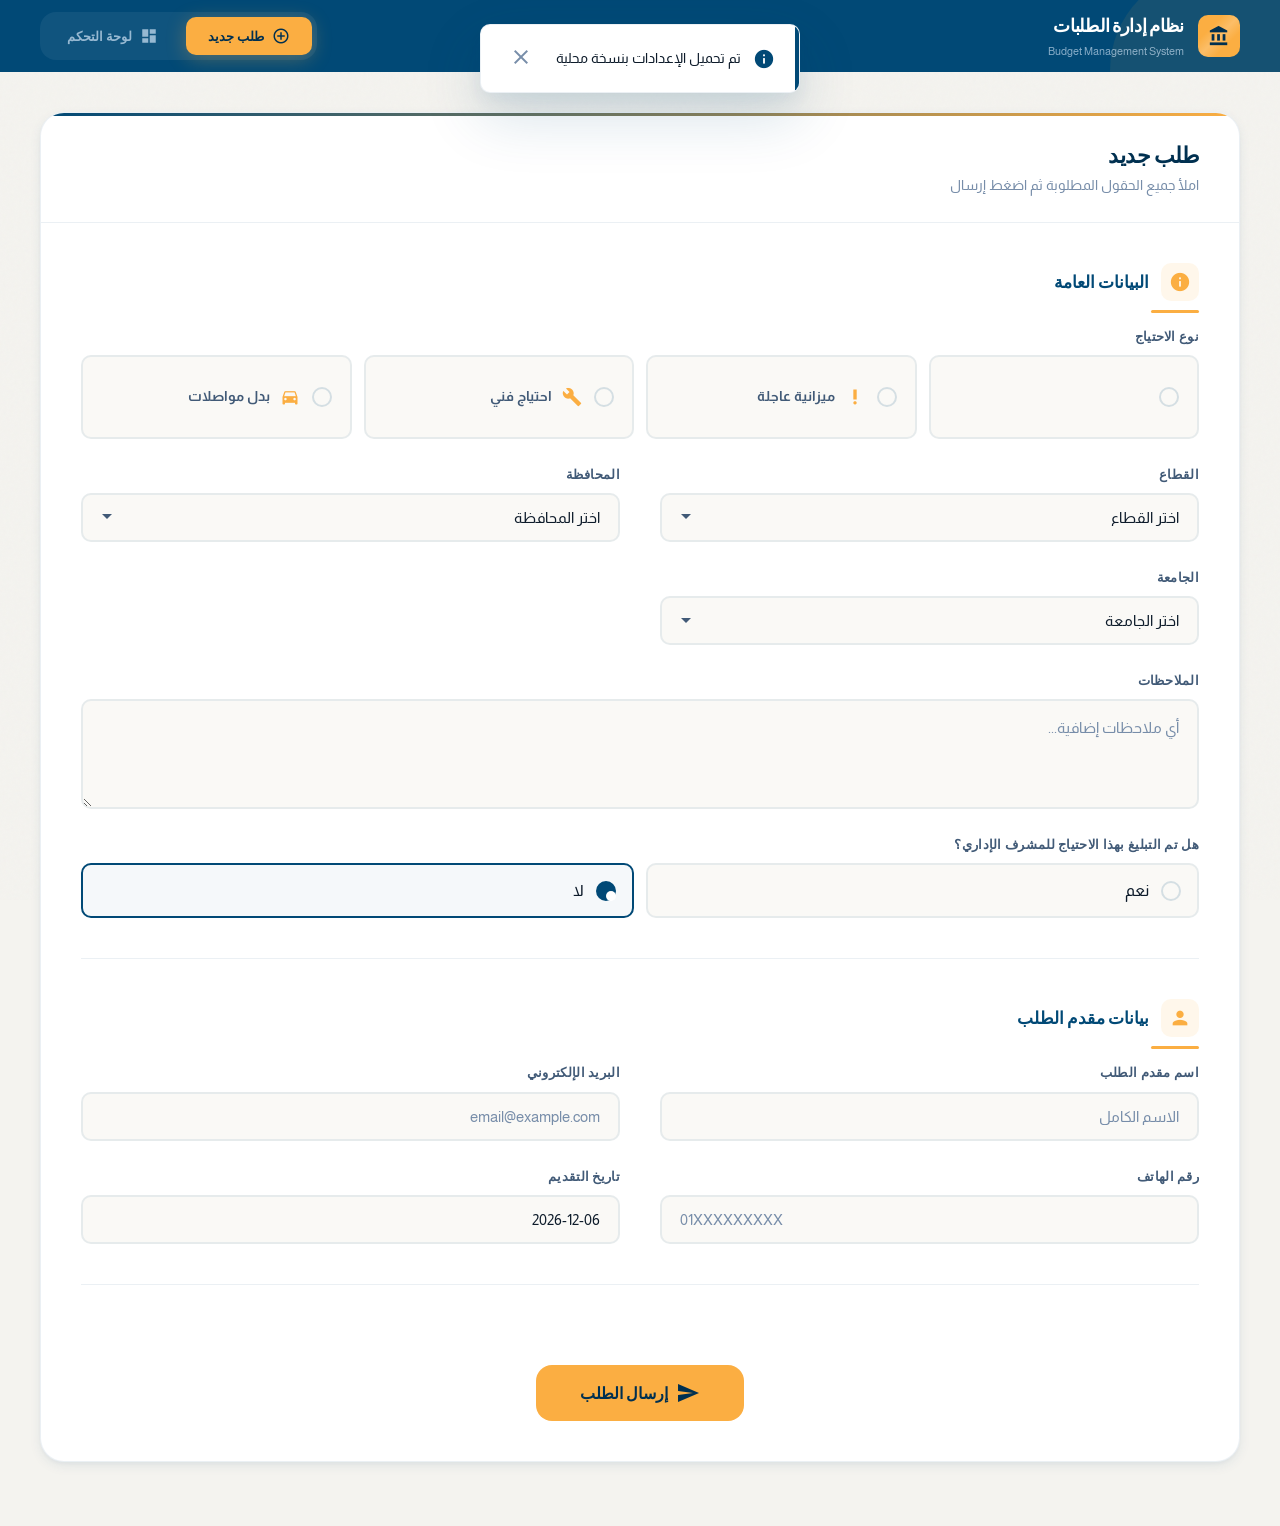
==== commit edf9392d: "feat: form close screen + server-side block; dashboard stays accessible" ====
--- a/index.html
+++ b/index.html
@@ -169,6 +169,16 @@
 .btn-lg{padding:16px 44px;font-size:16px;border-radius:var(--radius-lg)}
 .btn:disabled{opacity:0.5;cursor:not-allowed;transform:none !important}
 .form-actions{display:flex;justify-content:center;padding-top:var(--space-xl)}
+
+.closed-wrap{min-height:65vh;display:flex;align-items:center;justify-content:center}
+.closed-card{background:var(--white);border-radius:var(--radius-xl);box-shadow:var(--shadow-xl);padding:var(--space-2xl) var(--space-xl);text-align:center;max-width:520px;width:100%;border:1px solid var(--border-light);position:relative;overflow:hidden}
+.closed-card::before{content:'';position:absolute;top:0;right:0;left:0;height:3px;background:linear-gradient(90deg,var(--navy),var(--amber))}
+.closed-icon{width:100px;height:100px;border-radius:50%;background:var(--danger-bg);display:flex;align-items:center;justify-content:center;margin:0 auto 28px;animation:pulse 2s var(--ease-out) infinite}
+.closed-icon .material-icons{font-size:50px;color:var(--danger)}
+@keyframes pulse{0%{transform:scale(1)}50%{transform:scale(1.08)}100%{transform:scale(1)}}
+.closed-card h2{font-family:var(--font-display);font-size:28px;font-weight:800;color:var(--navy-deep);margin-bottom:12px;letter-spacing:-0.5px}
+.closed-card p{color:var(--text-secondary);font-size:15px;line-height:1.9}
+.closed-note{color:var(--text-muted);font-size:13px;margin-top:20px;padding-top:20px;border-top:1px dashed var(--border-medium)}
 
 .status-badge{display:inline-flex;align-items:center;gap:6px;padding:5px 14px;border-radius:var(--radius-pill);font-family:var(--font-display);font-size:12px;font-weight:700;letter-spacing:0.2px}
 .status-badge.new{background:var(--info-bg);color:var(--info)}.status-badge.under-review{background:var(--warning-bg);color:var(--warning)}.status-badge.approved{background:var(--success-bg);color:var(--success)}.status-badge.rejected{background:var(--danger-bg);color:var(--danger)}.status-badge.completed{background:var(--success-bg);color:var(--success)}
@@ -399,6 +409,18 @@
     </div></div>
   </main>
 
+  <main id="closedPage" class="page">
+    <div class="container closed-wrap">
+      <div class="closed-card">
+        <div class="closed-icon"><span class="material-icons">event_busy</span></div>
+        <h2>تم إغلاق الاستمارة</h2>
+        <p>نعتذر، تم إغلاق الاستمارة حالياً ولا يمكن إرسال طلبات جديدة.</p>
+        <p>في حال وجود أي استفسار يرجى التواصل مع إدارة النظام.</p>
+        <div class="closed-note">شكراً لتفهمكم</div>
+      </div>
+    </div>
+  </main>
+
   <main id="dashboardPage" class="page">
     <div class="container">
       <div style="margin-bottom:var(--space-lg)"><button class="btn btn-secondary" onclick="showPage('form')"><span class="material-icons">arrow_forward</span> العودة لطلب جديد</button></div>
@@ -465,7 +487,8 @@
   universities: ['فريق مركزي','جامعة القاهرة','جامعة المنصورة','جامعة السويس','جامعة قناة السويس','جامعة بنها','جامعة الأزهر بالقاهرة','جامعة MTI','جامعة المنيا','جامعة بني سويف','جامعة أسيوط','جامعة أسوان','جامعة قنا','جامعة سوهاج','جامعة المعهد العاشر فرع مطروح','جامعة المعهد العاشر','جامعة المنوفية','جامعة طنطا','جامعة طيبة التكنولوجية','جامعة Sphinx','جامعة الأقصر الحكومية','جامعة الأقصر الأهلية','جامعة سيناء','جامعة العريش','جامعة EST','جامعة مطروح','جامعة الوادى الجديد','جامعة تفهنا فرع الأزهر','جامعة الأقصر فرع الأزهر','معهد القاهرة العالى الجديد','جامعة اللوتس','المعهد التكنولوچى العالى للعلوم التطبيقية','المعهد العالى للخدمة الإجتماعية باسوان','جامعة الأهرام الكندية','المعهد العالي للهندسة بالأقصر','جامعة المنوفية الأهلية','جامعة المنصورة الاهلية','جامعة الزقازيق','جامعة ميريت'],
   committees: ['Media','HR','PR','Training','Activation','IT','Attraction'],
   expenseItems: ['إيفنت','مطبوعات','جيفتات','استقبال','لوجستيك','قاعات','Other'],
-  colors: {}
+  colors: {},
+  formOpen: true
 };
 
 /* ===========================================
@@ -484,7 +507,10 @@
   }
   var url = API_URL + '?' + params;
   console.log('API call [' + action + '] URL length:', url.length);
-  if (url.length > 8000) console.warn('URL is very long! May cause issues.');
+  if (url.length > 7000) {
+    console.error('URL too long for [' + action + ']:', url.length);
+    return Promise.resolve({ success: false, error: 'البيانات كبيرة جداً. قلل عدد البنود أو طول النصوص.' });
+  }
   return fetch(url, { method: 'GET' })
     .then(function(response) {
       console.log('API [' + action + '] HTTP status:', response.status);
@@ -500,6 +526,39 @@
     });
 }
 
+function apiCallPost(action, data) {
+  var payload = JSON.stringify({ action: action, data: data || {} });
+  console.log('POST [' + action + '] payload size:', payload.length, 'chars');
+  return fetch(API_URL, { method: 'POST', headers: { 'Content-Type': 'text/plain;charset=utf-8' }, body: payload })
+    .then(function(response) {
+      console.log('POST [' + action + '] HTTP status:', response.status);
+      return response.text();
+    })
+    .then(function(text) {
+      console.log('POST [' + action + '] response (first 500 chars):', text.substring(0, 500));
+      try { return JSON.parse(text); }
+      catch(e) {
+        console.error('JSON parse error for [' + action + ']:', e, 'Raw:', text.substring(0, 200));
+        return { success: false, error: 'Invalid response from server: ' + text.substring(0, 100) };
+      }
+    });
+}
+
+function submitRequestData(data) {
+  return apiCallPost('submitRequest', data)
+    .then(function(r) {
+      if (r && r.success === false && r.error && r.error.indexOf('Invalid response') === 0) {
+        console.warn('POST endpoint not ready, falling back to GET submitRequest');
+        return apiCall('submitRequest', data);
+      }
+      return r;
+    })
+    .catch(function(err) {
+      console.warn('POST failed (' + err + '), falling back to GET submitRequest');
+      return apiCall('submitRequest', data);
+    });
+}
+
 /* ===========================================
    Components (inline)
    =========================================== */
@@ -566,6 +625,7 @@
    App Logic
    =========================================== */
 function initApp() {
+  if (localStorage.getItem('dashboardUnlocked') === '1') appState.dashboardUnlocked = true;
   var today = new Date().toISOString().split('T')[0];
   var df = document.getElementById('submissionDateDisplay');
   if (df) df.value = today;
@@ -576,7 +636,7 @@
   loadCSRFToken();
 
   apiCall('getConfig')
-    .then(function(r){ clearTimeout(safety); if(r&&r.success){ appState.config=r.data; populateDropdowns(r.data); appState.initialized=true; hideLoading(); } else { applyFallback(); } })
+    .then(function(r){ clearTimeout(safety); if(r&&r.success){ appState.config=r.data; populateDropdowns(r.data); appState.initialized=true; hideLoading(); if(isFormClosed()) showPage('closed'); } else { applyFallback(); } })
     .catch(function(){ clearTimeout(safety); applyFallback(); });
 }
 
@@ -641,6 +701,12 @@
 
 function submitRequest() {
   console.log('=== submitRequest START ===');
+
+  if(isFormClosed()){
+    showToast('تم إغلاق الاستمارة ولا يمكن إرسال طلبات جديدة','error');
+    showPage('closed');
+    return;
+  }
 
   var rt='';
   var radios=document.getElementsByName('requestType');
@@ -704,9 +770,9 @@
 
   var submitBtn = document.getElementById('submitBtn');
   showProgress(); setBtnLoading(submitBtn, true);
-  console.log('Sending request to:',API_URL+'?action=submitRequest&...');
-
-  apiCall('submitRequest', data)
+  console.log('Sending request via POST (with GET fallback)...');
+
+  submitRequestData(data)
     .then(function(r){
       console.log('Raw API response:',r);
       var result=(typeof r==='string')?JSON.parse(r):r;
@@ -806,6 +872,10 @@
   document.querySelectorAll('.field-error-msg').forEach(function(el){el.remove();});
 }
 
+function isFormClosed(){
+  return !!(appState.config && appState.config.formOpen === false);
+}
+
 function showPage(p){
   if (p === 'dashboard' && !appState.dashboardUnlocked) {
     document.getElementById('passwordModal').classList.remove('hidden');
@@ -816,10 +886,13 @@
     document.querySelector('[data-page="form"]').classList.add('active');
     return;
   }
+  if (p === 'form' && isFormClosed()) p = 'closed';
   document.querySelectorAll('.page').forEach(function(pg){pg.classList.remove('active');});
   document.querySelectorAll('.nav-btn').forEach(function(b){b.classList.remove('active');});
   document.getElementById(p+'Page').classList.add('active');
-  document.querySelector('[data-page="'+p+'"]').classList.add('active');
+  var navBtn = document.querySelector('[data-page="'+p+'"]');
+  if (navBtn) navBtn.classList.add('active');
+  else document.querySelector('[data-page="form"]').classList.add('active');
   appState.currentPage=p;
   if(p==='dashboard')loadDashboard();
 }
@@ -905,17 +978,6 @@
 }
 
 function closeModal(){document.getElementById('requestModal').classList.remove('active');}
-
-function updateRequestStatus(rid){
-  var ns=document.getElementById('newStatus').value;
-  var btn = document.querySelector('.status-update-form .btn');
-  showProgress(); setBtnLoading(btn, true);
-  apiCall('updateStatus',{requestId:rid,newStatus:ns,csrfToken:appState.csrfToken}).then(function(r){
-    hideProgress(); setBtnLoading(btn, false);
-    if(r&&r.success){showToast('تم تحديث الحالة بنجاح','success');if(r.data&&r.data.csrfToken){appState.csrfToken=r.data.csrfToken;document.getElementById('csrfToken').value=r.data.csrfToken;}loadRequests();closeModal();}
-    else{showToast('خطأ: '+(r.error||r.message),'error');}
-  }).catch(function(){hideProgress();setBtnLoading(btn, false);showToast('خطأ في الاتصال','error');});
-}
 
 function sendReplyWithStatus(rid){
   var rb=document.getElementById('replyBody').value;
@@ -1087,6 +1149,7 @@
   var err = document.getElementById('passwordError');
   if (input.value === DASHBOARD_PASSWORD) {
     appState.dashboardUnlocked = true;
+    localStorage.setItem('dashboardUnlocked', '1');
     document.getElementById('passwordModal').classList.add('hidden');
     input.value = '';
     err.textContent = '';
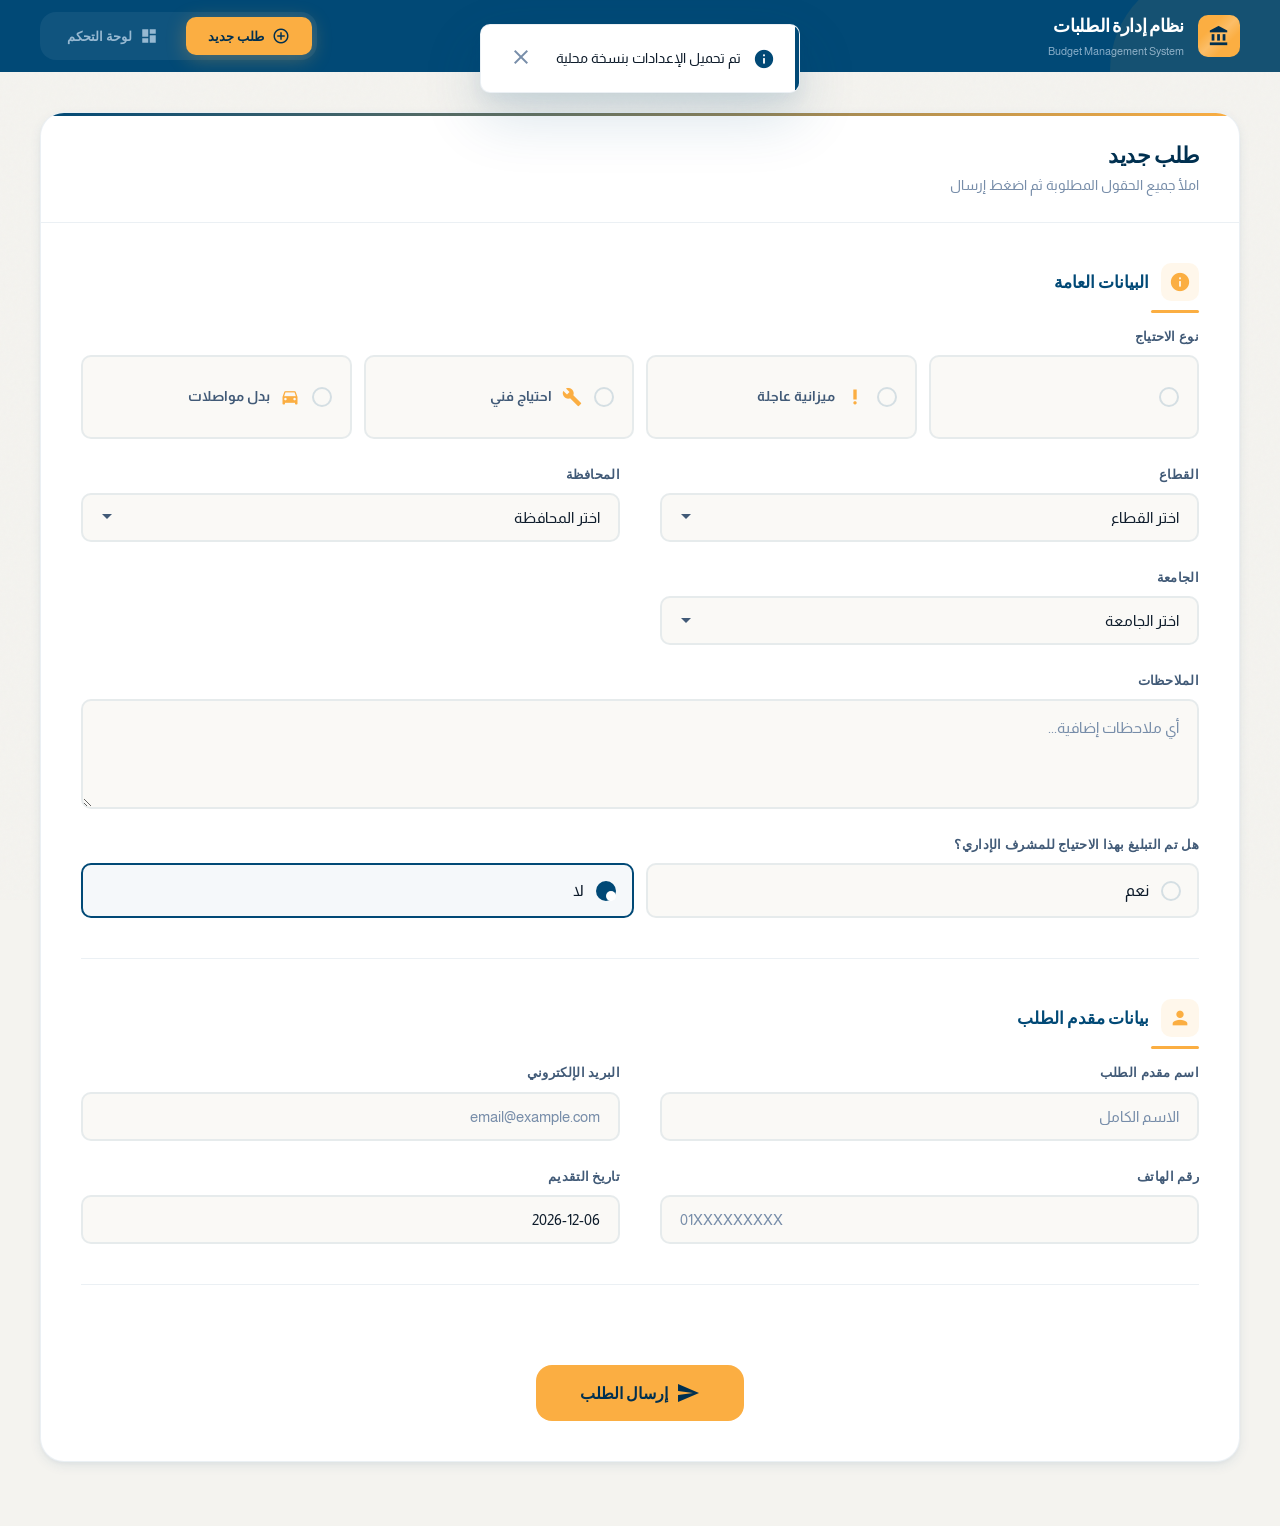
==== commit 5d0a0d60: "feat: closed-form preview via ?closed=1" ====
--- a/index.html
+++ b/index.html
@@ -629,6 +629,12 @@
   var today = new Date().toISOString().split('T')[0];
   var df = document.getElementById('submissionDateDisplay');
   if (df) df.value = today;
+
+  if (location.search.indexOf('closed=1') !== -1 || location.hash === '#previewClosed') {
+    appState.config = { formOpen: false };
+    showPage('closed');
+    return;
+  }
 
   showLoading();
   var safety = setTimeout(function(){ if(!appState.initialized) applyFallback(); }, 8000);
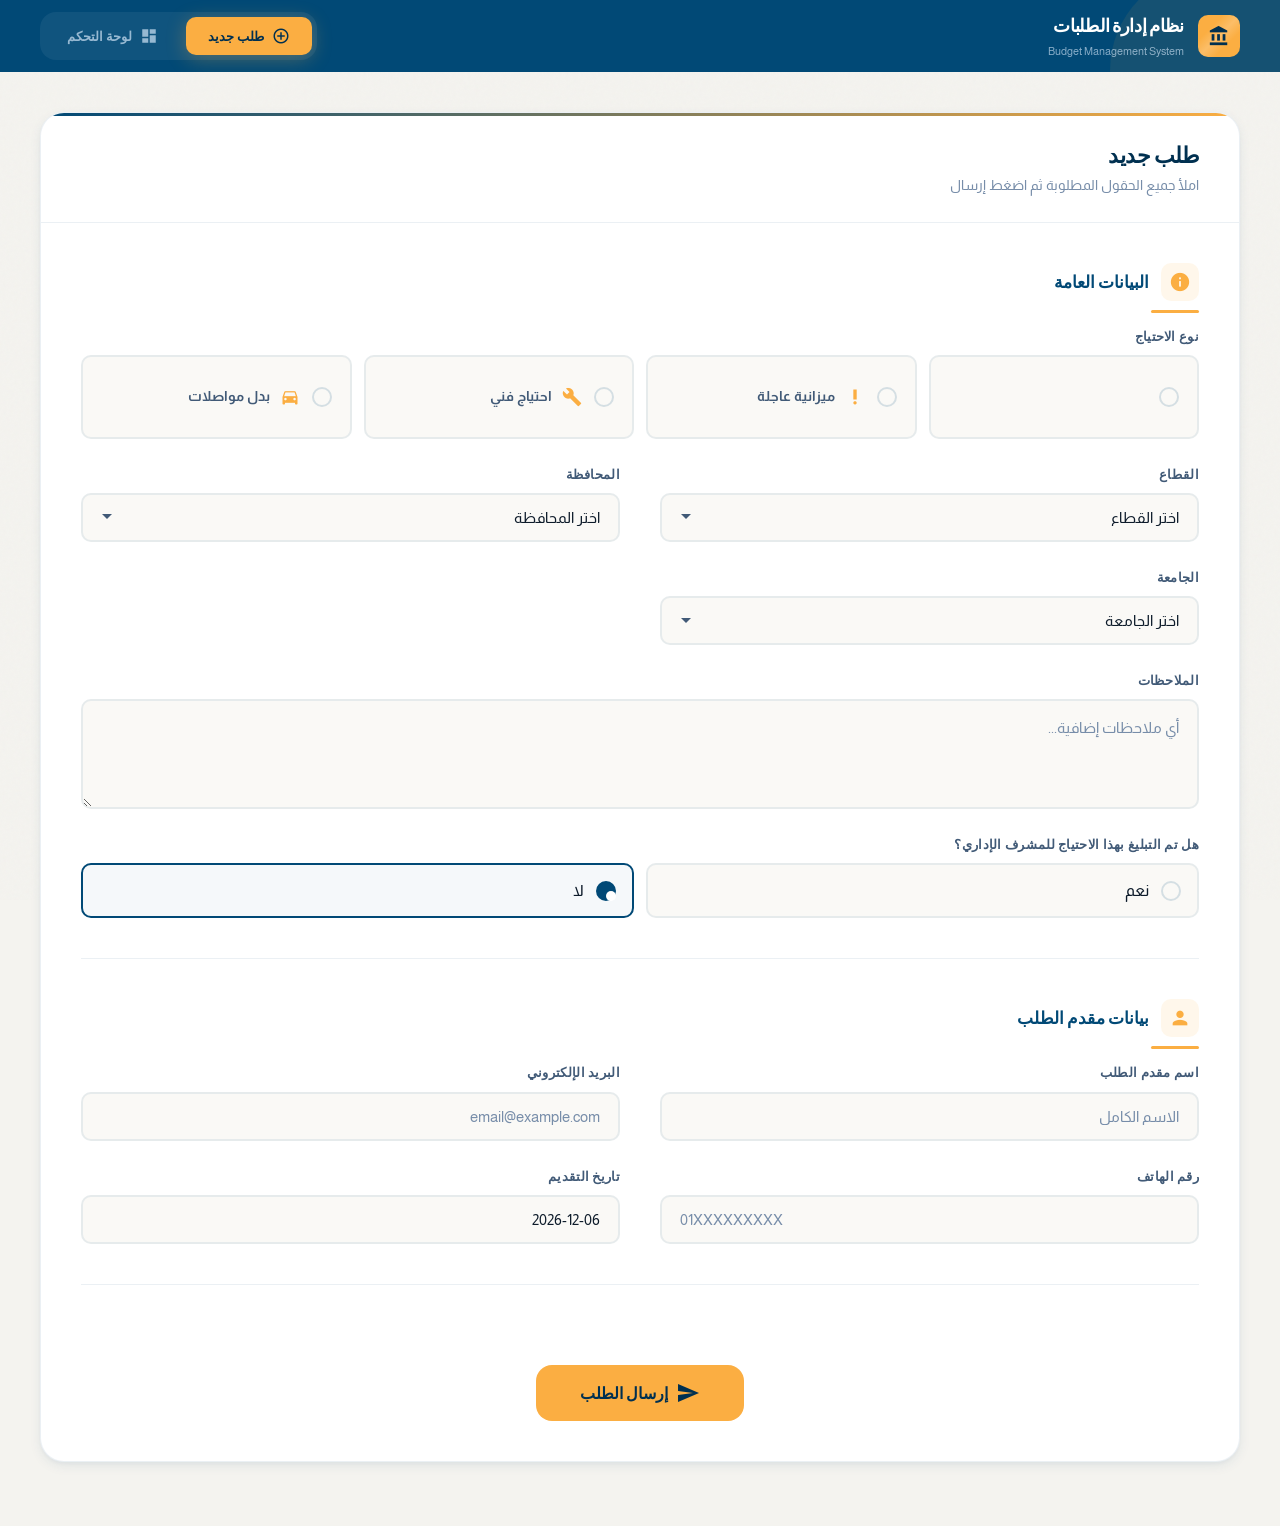
==== commit 0c44cbd2: "feat: show expenses (amount banner, money fields, itemized table) in request view" ====
--- a/index.html
+++ b/index.html
@@ -214,6 +214,13 @@
 .detail-item{display:flex;flex-direction:column;gap:4px}
 .detail-label{font-family:var(--font-display);font-size:11px;font-weight:700;color:var(--text-muted);text-transform:uppercase;letter-spacing:0.5px}
 .detail-value{font-size:14px;color:var(--text-primary);font-weight:500}
+
+.modal-amount-banner{display:flex;align-items:center;justify-content:space-between;background:linear-gradient(135deg,var(--navy),var(--navy-light));color:white;padding:20px 24px;border-radius:var(--radius-lg);margin-bottom:var(--space-lg);box-shadow:var(--shadow-md);position:relative;overflow:hidden}
+.modal-amount-banner::after{content:'';position:absolute;top:-40px;left:-40px;width:140px;height:140px;background:var(--amber);opacity:0.12;border-radius:50%}
+.modal-amount-banner .material-icons{font-size:42px;opacity:.9;position:relative;z-index:1}
+.modal-amount-label{font-size:13px;opacity:.8;margin-bottom:2px}
+.modal-amount-value{font-family:var(--font-display);font-size:32px;font-weight:800;letter-spacing:-1px;line-height:1.2}
+.modal-amount-note{font-size:12px;opacity:.7;margin-top:2px}
 
 .status-update-form{display:flex;gap:12px;align-items:center;flex-wrap:wrap}
 .status-update-form .form-select{flex:1;min-width:200px}
@@ -598,9 +605,9 @@
   function createDetailItem(label, value) { return '<div class="detail-item"><span class="detail-label">'+label+'</span><span class="detail-value">'+esc(value||'غير محدد')+'</span></div>'; }
   function createItemsTable(items) {
     if (!items||items.length===0) return '<p style="color:var(--text-secondary)">لا توجد بنود</p>';
-    var h='<table class="data-table"><thead><tr><th>البند</th><th>الوصف</th><th>التكلفة</th></tr></thead><tbody>', total=0;
-    items.forEach(function(i){ var c=parseFloat(i['Cost']||i.cost||0); total+=c; h+='<tr><td>'+esc(i['Category']||i.category||'')+'</td><td>'+esc(i['Description']||i.description||'')+'</td><td>'+c.toFixed(2)+' ج.م</td></tr>'; });
-    h+='</tbody><tfoot><tr><td colspan="2"><strong>الإجمالي</strong></td><td><strong>'+total.toFixed(2)+' ج.م</strong></td></tr></tfoot></table>';
+    var h='<table class="data-table"><thead><tr><th>البند</th><th>الوصف</th><th>الكمية</th><th>التكلفة</th><th>الإجمالي</th></tr></thead><tbody>', total=0;
+    items.forEach(function(i){ var c=parseFloat(i['Cost']||i.cost||0); var q=parseInt(i['Quantity']||i.quantity||1); var line=c*q; total+=line; h+='<tr><td>'+esc(i['Category']||i.category||'')+'</td><td>'+esc(i['Description']||i.description||'')+'</td><td>'+q+'</td><td>'+c.toFixed(2)+' ج.م</td><td>'+line.toFixed(2)+' ج.م</td></tr>'; });
+    h+='</tbody><tfoot><tr><td colspan="4"><strong>الإجمالي</strong></td><td><strong>'+total.toFixed(2)+' ج.م</strong></td></tr></tfoot></table>';
     return h;
   }
   function createWorkflowTimeline(wf) {
@@ -960,10 +967,28 @@
   var statusLabels={'New':'جديد','Under Review':'قيد المراجعة','Approved':'معتمد','Rejected':'مرفوض','Completed':'مكتمل'};
   var statusColors={'New':'#3498DB','Under Review':'#F39C12','Approved':'#2ECC71','Rejected':'#E74C3C','Completed':'#2ECC71'};
 
-  var h=Components.createDetailSection('البيانات الأساسية',
+  var extras={};
+  try{extras=JSON.parse(req['Extra Data']||'{}');}catch(e){}
+
+  var amount=parseFloat(req['Amount']||extras.amount||0)||0;
+  var itemsCount=parseInt(req['Total Items']||0)||0;
+  var h='';
+  if(amount>0||itemsCount>0){
+    h+='<div class="modal-amount-banner"><div><div class="modal-amount-label">إجمالي المبلغ المطلوب</div><div class="modal-amount-value">'+amount.toFixed(2)+' ج.م</div><div class="modal-amount-note">'+itemsCount+' بند</div></div><span class="material-icons">payments</span></div>';
+  }
+
+  h+=Components.createDetailSection('البيانات الأساسية',
     Components.createDetailItem('رقم الطلب',rid)+Components.createDetailItem('مقدم الطلب',req['Requester Name'])+Components.createDetailItem('القطاع',req['Sector'])+Components.createDetailItem('المحافظة',req['Governorate'])+Components.createDetailItem('نوع الطلب',req['Request Type'])+
     '<div class="detail-item"><span class="detail-label">الحالة الحالية</span><span class="detail-value"><span style="display:inline-block;padding:4px 14px;border-radius:20px;font-size:13px;font-weight:700;color:white;background:'+(statusColors[currentStatus]||'#3498DB')+'">'+(statusLabels[currentStatus]||currentStatus)+'</span></span></div>'+
     Components.createDetailItem('الإيميل',req['Requester Email'])+Components.createDetailItem('رقم الهاتف',req['Requester Phone'])+Components.createDetailItem('الملاحظات',req['Notes']));
+
+  var moneyDetails='';
+  if(req['Deadline']) moneyDetails+=Components.createDetailItem('موعد التسليم',req['Deadline']);
+  if(extras.activityName) moneyDetails+=Components.createDetailItem('اسم النشاط',extras.activityName);
+  if(extras.numberOfPeople) moneyDetails+=Components.createDetailItem('عدد الأفراد',extras.numberOfPeople);
+  if(extras.transferNumber) moneyDetails+=Components.createDetailItem('رقم التحويل',extras.transferNumber);
+  if(extras.purpose) moneyDetails+=Components.createDetailItem('الغرض',extras.purpose);
+  if(moneyDetails) h+=Components.createDetailSection('المصاريف',moneyDetails);
 
   h+='<div id="modalItemsSection"><p style="color:var(--text-muted)">جاري تحميل البنود...</p></div>';
   h+='<div id="modalWorkflowSection"><p style="color:var(--text-muted)">جاري تحميل سجل العمليات...</p></div>';
